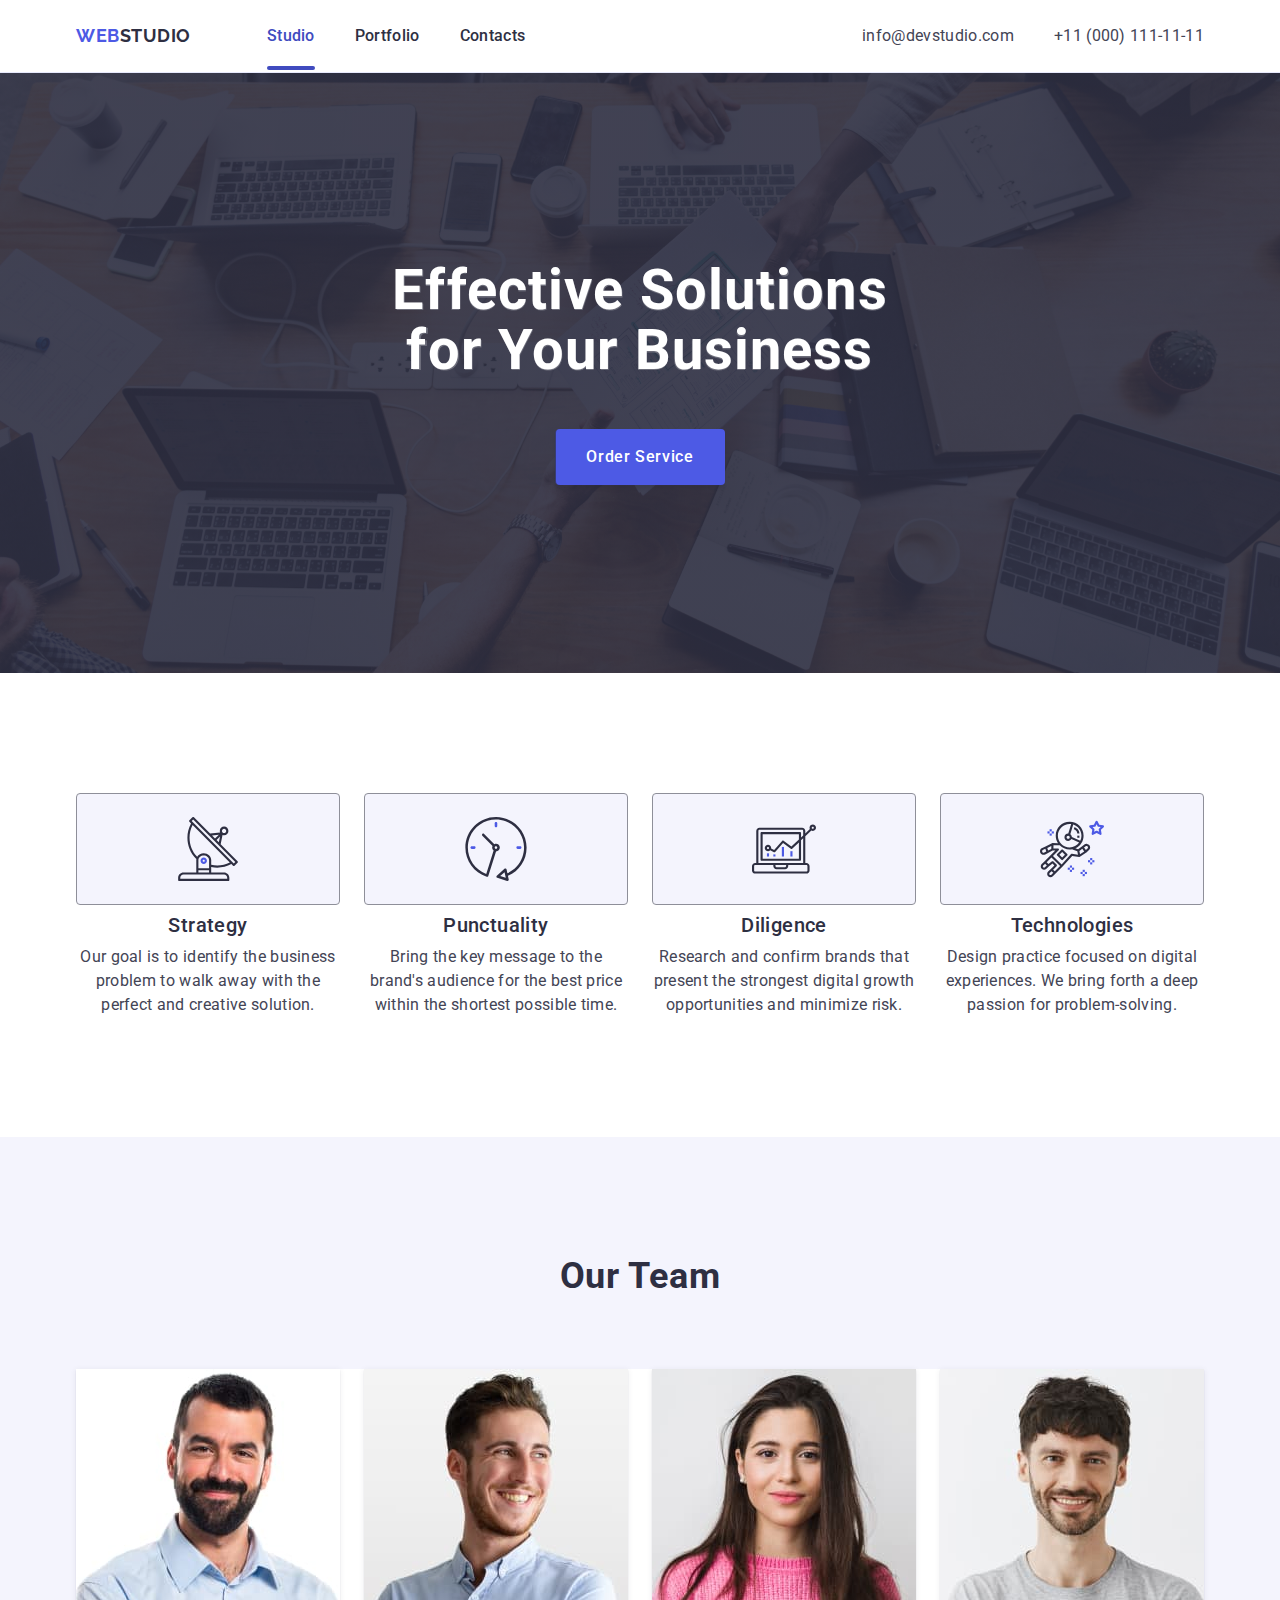
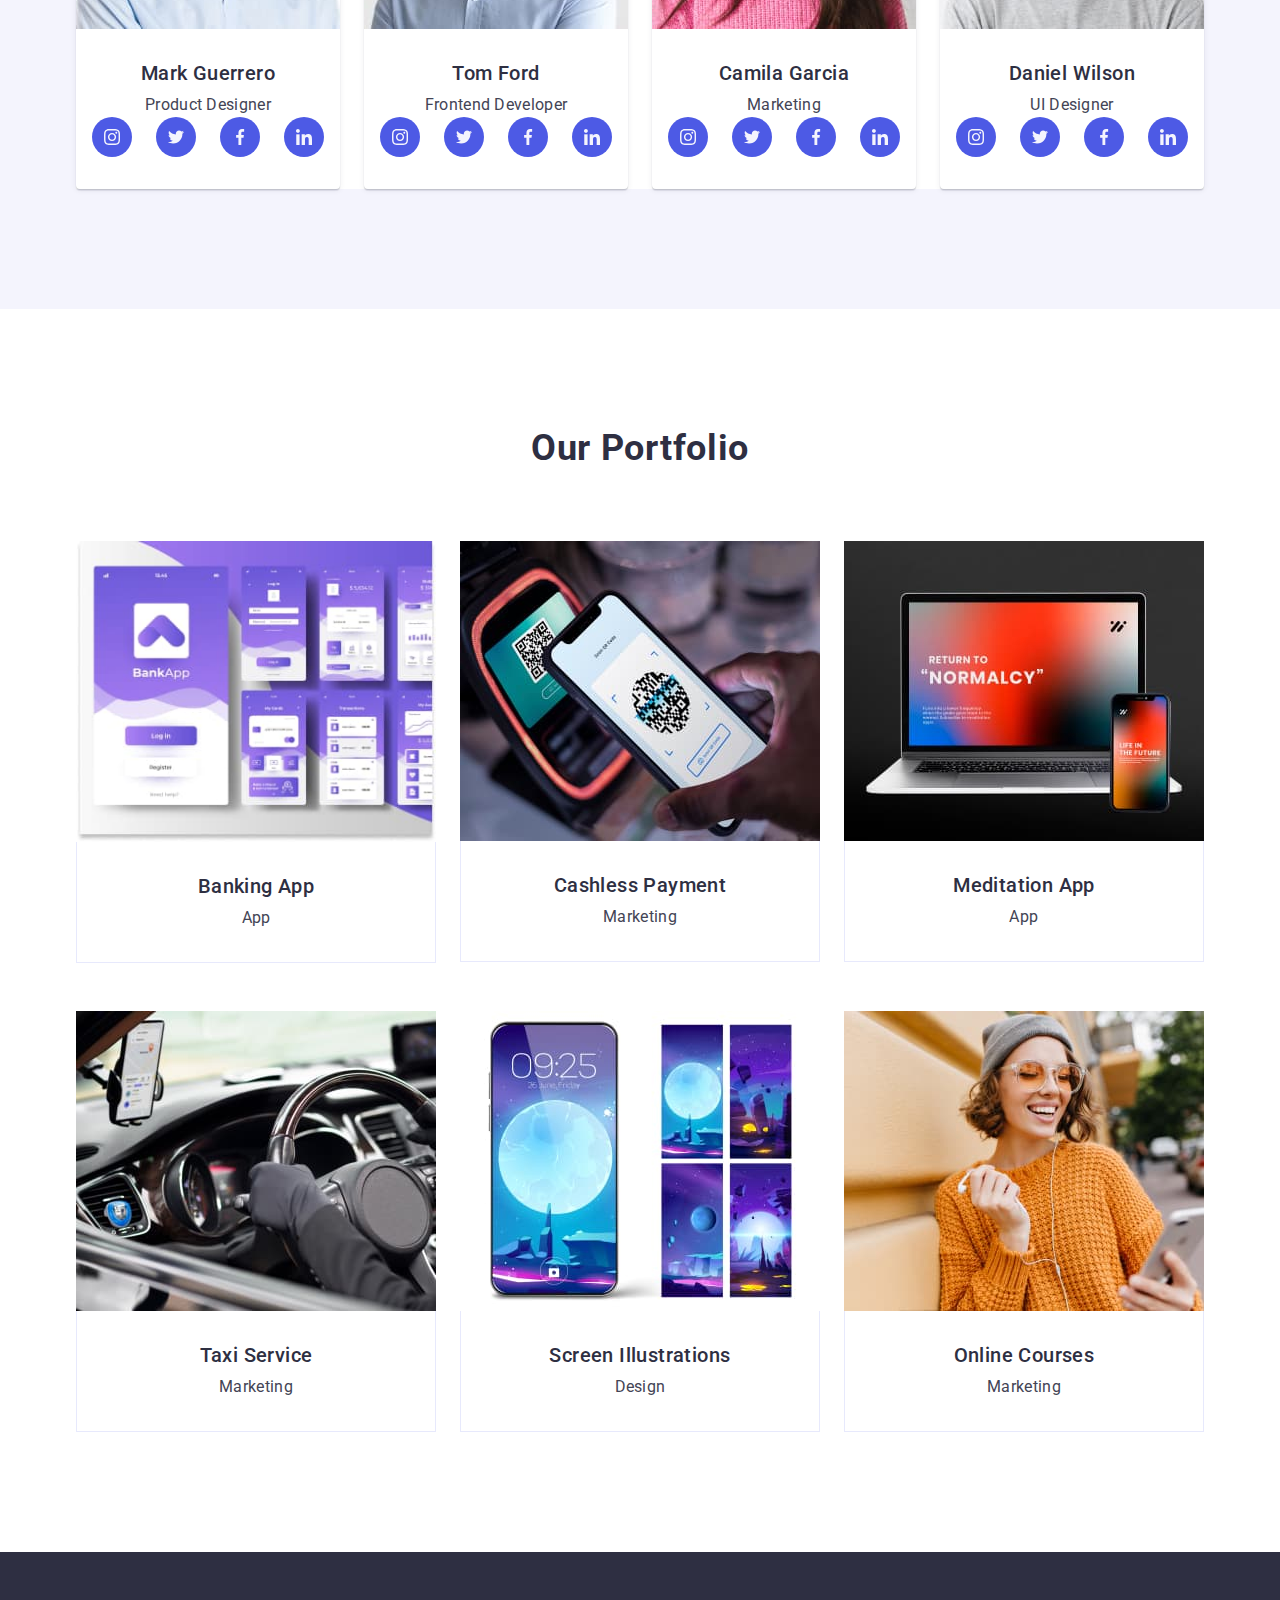
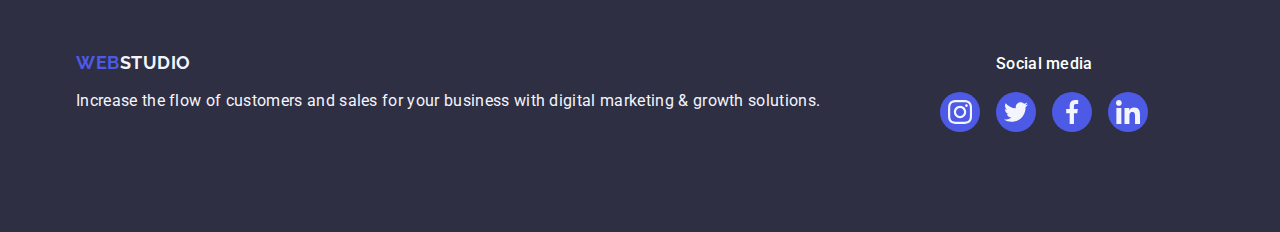
==== index.html @ 12fee43b "update html" ====
<!DOCTYPE html>
<html lang="en">
  <head>
    <meta charset="UTF-8">
    <meta http-equiv="X-UA-Compatible" content="IE=edge">
    <meta name="viewport" content="width=device-width, initial-scale=1.0">
    <title>Web Studio</title>
    <link rel="preconnect" href="https://fonts.googleapis.com">
    <link rel="preconnect" href="https://fonts.gstatic.com" crossorigin>
    <link
      href="https://fonts.googleapis.com/css2?family=Raleway:wght@800&family=Roboto:wght@400;500;700&display=swap"
      rel="stylesheet"
    >
    <link
      rel="stylesheet"
      href="https://cdnjs.cloudflare.com/ajax/libs/modern-normalize/2.0.0/modern-normalize.min.css"
    >
    <link rel="stylesheet" href="./css/styles.css">
  </head>

  <body class="body-container">
    <!--HEADER-->
    <header class="page-header">
      <div class="container-header container">
        <nav class="page-navigation list">
          <a href="./index.html" class="header-logo link"
            >Web<span class="header-logo-part-dark">Studio</span></a>
          <ul class="menu list">
            <li class="menu-item">
              <a class="menu-link link current" href="./index.html">Studio</a>
            </li>
            <li class="menu-item">
              <a class="menu-link link" href="">Portfolio</a>
            </li>
            <li class="menu-item">
              <a class="menu-link link" href="">Contacts</a>
            </li>
          </ul>
        </nav>
        <address class="header-contact">
          <ul class="header-contact-item list">
            <li>
              <a class="header-contact-link link" href="mailto:info@devstudio.com"
                 >info@devstudio.com</a>
            </li>
            <li>
              <a class="header-contact-link link" href="tel:+110001111111">+11 (000) 111-11-11</a>
            </li>
          </ul>
        </address>
      </div>
    </header>
    <main>
      <!--HERO SECTION-->
      <section class="section-hero">
        <div class="container">
          <h1 class="hero-tittle">Effective Solutions for Your Business</h1>
          <button type="button" class="modal-open-btn">Order Service</button>
        </div>
      </section>

      <!--FIRST SECTION-->
      <section class="features">
        <div class="section-container container">
          <h2 class="visually-hidden">Features</h2>
          <ul class="features-list list">
            <li class="features-list-item">
              <div class="container-icon">
                <svg class="" width="64" height="64">
                  <use href="./images/icons.svg#icon-antenna"></use>
                </svg>
              </div>
              <h3 class="features-menu">Strategy</h3>
              <p class="description-text">
                Our goal is to identify the business problem to walk away with the perfect and
                creative solution.
              </p>
            </li>

            <li class="features-list-item">
              <div class="container-icon">
                <svg class="" width="64" height="64">
                  <use href="./images/icons.svg#icon-clock"></use>
                </svg>
              </div>

              <h3 class="features-menu">Punctuality</h3>
              <p class="description-text">
                Bring the key message to the brand's audience for the best price within the shortest
                possible time.
              </p>
            </li>

            <li class="features-list-item">
              <div class="container-icon">
                <svg class="" width="64" height="64">
                  <use href="./images/icons.svg#icon-diagram"></use>
                </svg>
              </div>
              <h3 class="features-menu">Diligence</h3>
              <p class="description-text">
                Research and confirm brands that present the strongest digital growth opportunities
                and minimize risk.
              </p>
            </li>

            <li class="features-list-item">
              <div class="container-icon">
                <svg class="" width="64" height="64">
                  <use href="./images/icons.svg#icon-astronaut"></use>
                </svg>
              </div>
              <h3 class="features-menu">Technologies</h3>
              <p class="description-text">
                Design practice focused on digital experiences. We bring forth a deep passion for
                problem-solving.
              </p>
            </li>
          </ul>
        </div>
      </section>

      <!--SECOND SECTION-->
      <section class="our-team-section">
        <div class="container">
          <h2 class="teams-list">Our Team</h2>
          <ul class="list-img-list list">
            <li class="image-item-list">
              <img class="images" src="./images/markguerrero.jpg" alt="Mark Guerrero. Product Designer." width="264" height="260">
                <div class="img-container">
                   <h3 class="about-list-link">Mark Guerrero</h3>
                   <p class="text">Product Designer</p>
                   <ul class="menu-social-list-icon">
                      <li class="social-icon list">
                        <a href="" class="social-group">
                          <svg class="social-list-icon" width="16" height="16">
                            <use href="./images/icons.svg#icon-instagram"></use>
                          </svg>
                        </a>
                      </li>

                      <li class="social-icon list">
                        <a href="" class="social-group">
                          <svg class="social-list-icon" width="16" height="16">
                           <use href="./images/icons.svg#icon-twitter"></use>
                          </svg>
                        </a>
                      </li>

                      <li class="social-icon list">
                        <a href="" class="social-group">
                         <svg class="social-list-icon" width="16" height="16">
                           <use href="./images/icons.svg#icon-facebook"></use>
                         </svg>
                        </a>
                      </li>

                      <li class="social-icon list">
                        <a href="" class="social-group">
                         <svg class="social-list-icon" width="16" height="16">
                            <use href="./images/icons.svg#icon-linkedin"></use>
                         </svg>
                        </a>
                       </li>
                    </ul>
                 </div>
           </li>

             <li class="image-item-list">
                 <img class="images" src="./images/tomford.jpg" alt="Tom Ford. Frontend Developer." width="264" height="260">
              <div class="img-container">
                <h3 class="about-list-link">Tom Ford</h3>
                <p class="text">Frontend Developer</p>
                <ul class="menu-social-list-icon">
                  <li class="social-icon list">
                    <a href="" class="social-group">
                      <svg class="social-list-icon" width="16" height="16">
                        <use href="./images/icons.svg#icon-instagram"></use>
                      </svg>
                    </a>
                  </li>

                  <li class="social-icon list">
                    <a href="" class="social-group">
                      <svg class="social-list-icon" width="16" height="16">
                        <use href="./images/icons.svg#icon-twitter"></use>
                      </svg>
                    </a>
                 </li>         
                        
                  <li class="social-icon list">
                    <a href="" class="social-group">
                      <svg class="social-list-icon" width="16" height="16">
                        <use href="./images/icons.svg#icon-facebook"></use>
                      </svg>
                    </a>
                  </li>
                  <li class="social-icon list">
                    <a href="" class="social-group">
                      <svg class="social-list-icon" width="16" height="16">
                        <use href="./images/icons.svg#icon-linkedin"></use>
                      </svg>
                    </a>
                 </li>                           
               </ul>
              </div>
            </li>

            <li class="image-item-list">
              <img class="images" src="./images/camilagarcia.jpg" alt="Camila Garcia. Marketing." width="264" height="260">
              <div class="img-container">
                <h3 class="about-list-link">Camila Garcia</h3>
                <p class="text">Marketing</p>
               <ul class="menu-social-list-icon">
                 <li class="social-icon list">
                    <a href="" class="social-group">
                      <svg class="social-list-icon" width="16" height="16">
                       <use href="./images/icons.svg#icon-instagram"></use>
                      </svg>
                    </a>
                 </li>

                 <li class="social-icon list">
                   <a href="" class="social-group">
                     <svg class="social-list-icon" width="16" height="16">
                       <use href="./images/icons.svg#icon-twitter"></use>
                     </svg>
                   </a>
                 </li>

                 <li class="social-icon list">
                   <a href="" class="social-group">
                     <svg class="social-list-icon" width="16" height="16">
                       <use href="./images/icons.svg#icon-facebook"></use>
                     </svg>
                   </a>
                 </li>
                
                 <li class="social-icon list">
                   <a href="" class="social-group">
                     <svg class="social-list-icon" width="16" height="16">
                       <use href="./images/icons.svg#icon-linkedin"></use>
                     </svg>
                   </a>
                 </li>
               </ul>
              </div>
            </li>

            <li class="image-item-list">
              <img class="images" src="./images/danielwilson.jpg" alt="Daniel Wilson. UI Designer." width="264" height="260">
              <div class="img-container">
                <h3 class="about-list-link">Daniel Wilson</h3>
                <p class="text">UI Designer</p>

               <ul class="menu-social-list-icon">
                  <li class="social-icon list">
                    <a href="" class="social-group">
                     <svg class="social-list-icon" width="16" height="16">
                       <use href="./images/icons.svg#icon-instagram"></use>
                     </svg>
                    </a>
                  </li>
                
                  <li class="social-icon list">
                    <a href="" class="social-group">
                     <svg class="social-list-icon" width="16" height="16">
                       <use href="./images/icons.svg#icon-twitter"></use>
                     </svg>
                    </a>
                  </li>
                
                  <li class="social-icon list">
                    <a href="" class="social-group">
                     <svg class="social-list-icon" width="16" height="16">
                       <use href="./images/icons.svg#icon-facebook"></use>
                     </svg>
                    </a>
                  </li>

                  <li class="social-icon list">
                    <a href="" class="social-group">
                     <svg class="social-list-icon" width="16" height="16">
                       <use href="./images/icons.svg#icon-linkedin"></use>
                     </svg>
                    </a>
                 </li>
               </ul>
             </div>
           </li>
         </ul>
       </div>
      </section>

      <!--THIRD SECTION-->
      <section class="our-portfolio">
        <div class="container">
          <h2 class="portfolio-title">Our Portfolio</h2>
          <ul class="portfolio-list list">
            <li class="list-service link">
              <div class="portfolio-img-container">
                <img class="project-link link" src="./images/row1/banking-app-interface-concept.jpg" alt="Project 1" width="360" height="300">
                <p class="overlay">
                  14 Stylish and User-Friendly App Design Concepts · Task Manager App · Calorie Tracker App · Exotic Fruit Ecommerce App · Cloud Storage App
                </p>
              </div>
              <div class="service-container">
                <h3 class="description-title">Banking App</h3>
                <p class="portfolio-desk">App</p>
              </div>
            </li>

            <li class="list-service link">
              <div class="portfolio-img-container">
                <img class="project-link link" src="./images/row1/cashless-payment.jpg" alt="Project 2" width="360" height="300">
                <p class="overlay">
                  14 Stylish and User-Friendly App Design Concepts · Task Manager App · Calorie Tracker App · Exotic Fruit Ecommerce App · Cloud Storage App
                </p>
              </div>
              <div class="service-container">
                <h3 class="description-title">Cashless Payment</h3>
                <p class="portfolio-desk">Marketing</p>
              </div>
            </li>

            <li class="list-service link">
              <div class="portfolio-img-container">
                <img class="project-link link" src="./images/row1/meditation-app.jpg" alt="Project 3" width="360" height="300">
                <p class="overlay">
                  14 Stylish and User-Friendly App Design Concepts · Task Manager App · Calorie Tracker App · Exotic Fruit Ecommerce Ap · Cloud Storage App
                </p>
              </div>
              <div class="service-container">
                <h3 class="description-title">Meditation App</h3>
                <p class="portfolio-desk">App</p>
              </div>
            </li>

            <li class="list-service link">
              <div class="portfolio-img-container">
                <img class="project-link link" src="./images/row2/taxi-service.jpg" alt="Project 4" width="360" height="300">
                <p class="overlay">
                  14 Stylish and User-Friendly App Design Concepts · Task Manager App · Calorie Tracker App · Exotic Fruit Ecommerce App · Cloud Storage App
                </p>
              </div>
              <div class="service-container">
                <h3 class="description-title">Taxi Service</h3>
                <p class="portfolio-desk">Marketing</p>
              </div>
            </li>

            <li class="list-service link">
              <div class="portfolio-img-container">
                <img class="project-link link" src="./images/row2/screen-illustrations.jpg" alt="Project 5" width="360" height="300">
                <p class="overlay">
                  14 Stylish and User-Friendly App Design Concepts · Task Manager App · Calorie Tracker App · Exotic Fruit Ecommerce App · Cloud Storage App
                </p>
              </div>
              <div class="service-container">
                <h3 class="description-title">Screen Illustrations</h3>
                <p class="portfolio-desk">Design</p>
              </div>
            </li>

            <li class="list-service link">
              <div class="portfolio-img-container">
                <img class="project-link link" src="./images/row2/online-courses.jpg" alt="Project 6" width="360" height="300">
                <p class="overlay">
                  14 Stylish and User-Friendly App Design Concepts · Task Manager App · Calorie Tracker App · Exotic Fruit Ecommerce App · Cloud Storage App
                </p>
              </div>
              <div class="service-container">
                <h3 class="description-title">Online Courses</h3>
                <p class="portfolio-desk">Marketing</p>
              </div>
            </li>
          </ul>
        </div>
      </section>
    </main>

    <!--FOOTER-->
    <footer class="footer-container-link">
      <div class="footer-container container">
        <div class="footer-content">
         <a href="./index.html" class="footer-logo link">Web<span class="footer-logo-part-light">Studio</span></a>
         <p class="text-footer">
           Increase the flow of customers and sales for your business with digital marketing & growth
           solutions.
         </p>
        </div>
        <div class="social-media-container">
         <p class="social-media-text">Social media</p>
         <ul class="list-media">
           <li class="list-social-media"> 
             <a href="" class="footer-media-item">
               <svg class="social-list-icon" width="24" height="24">
                 <use href="./images/icons.svg#icon-instagram"></use>
               </svg>
             </a>
           </li>
           <li class="list-social-media">
              <a href="" class="footer-media-item">
                <svg class="social-list-icon" width="24" height="24">
                  <use href="./images/icons.svg#icon-twitter"></use>
                </svg>
              </a>
            </li>
            <li class="list-social-media">
              <a href="" class="footer-media-item">
                 <svg class="social-list-icon" width="24" height="24">
                  <use href="./images/icons.svg#icon-facebook"></use>
                </svg>
              </a>
            </li>
            <li class="list-social-media">
              <a href="" class="footer-media-item">
                <svg class="social-list-icon" width="24" height="24">
                 <use href="./images/icons.svg#icon-linkedin"></use>
                </svg>
             </a>
            </li>
         </ul>
        </div>
      </div>
    </footer>
  </body>
</html>
---- css/styles.css ----
:root {
  --main-font-family: "Roboto", sans-serif;
  --secondary-font-family: "Raleway", sans-serif;
  --color-iris: #4d5ae5;
  --color-ocean: #404bbf;
  --color-navy-blue: #2e2f42;
  --color-green: #31d0aa;
  --color-slate: #434455;
  --color-light-slate: #8e8f99;
  --color-cornflower: #e7e9fc;
  --color-cloud: #f4f4fd;
  --color-grey: #2e2f42;
  --color-navy-blue-modal: #2e2f42;
  --color-white: #ffffff;
  --color-dairy: #fcfcfc;
}

/* css default style reset */
.list {
  list-style: none;
}

.link {
  text-decoration: none;
  color: inherit;
}

button {
  cursor: pointer;
}

h1,
h2,
h3,
h4,
h5,
h6,
p {
  margin: 0;
}

ul,
ol {
  margin: 0;
  padding: 0;
}

/* studio page */
.body-container {
  font-family: "Roboto", sans-serif;
  color: var(--color-slate, #434455);
  background-color: var(--color-white, #ffffff);
}

.container {
  width: 1158px;
  padding: 0 15px;
  margin: 0 auto;
  position: relative;
  text-align: center;
}

/* HEADER*/
.page-header {
  margin: 0 auto;
  border-bottom: 1px solid var(--color-cornflower);
  box-shadow: 0px 2px 1px rgba(46, 47, 66, 0.08), 0px 1px 1px rgba(46, 47, 66, 0.16), 0px 1px 6px rgba(46, 47, 66, 0.08);
}

.container-header {
  display: flex;
  align-items: center;
  margin: 0 auto;
}

.page-navigation {
  font-weight: 800;
  font-size: 18px;
  line-height: 1.17;
  letter-spacing: 0.03em;
  color: var(--color-iris, #4d5ae5);
  display: flex;
  align-items: center;
  margin-right: auto;
}

.header-logo {
  font-family: var(--secondary-font-family);
  font-weight: 700;
  font-size: 18px;
  line-height: 1.17;
  letter-spacing: 0.03em;
  text-transform: uppercase;
  color: var(--color-iris);
  margin-right: 76px;
}

.header-logo-part-dark {
  color: var(--color-navy-blue);
}

.header-logo-link {
  font-family: "Raleway", sans-serif;
  font-weight: 700;
  font-size: 18px;
  line-height: 1.17;
  letter-spacing: 0.03em;
  text-transform: uppercase;
  color: var(--color-iris, #4d5ae5);
  margin-right: 76px;
}

.menu {
  display: flex;
  gap: 40px;
}

.menu-item {
  letter-spacing: 0.02em;
  line-height: 1.5;
  font-weight: 500;
  font-size: 16px;
  color: var(--color-navy-blue);
  padding: 24px 0;
}

.menu-link {
  font-family: var(--main-font-family);
  line-height: 1.5;
  letter-spacing: 0.02em;
  font-weight: 500;
  font-size: 16px;
  color: var(--color-navy-blue);
  padding: 24px 0;
  position: relative;
  transition: color 250ms cubic-bezier(0.4, 0, 0.2, 1);
}

.menu-link.current {
  color: var(--color-ocean);
}

.menu-link.current::after {
  content: '';
  position: absolute;
  left: 0;
  bottom: -1px;
  width: 100%;
  height: 4px;
  background-color: var(--color-ocean);
  border-radius: 2px;
}

.menu-link:hover,
.menu-link:focus,
.header-contact-link:hover,
.header-contact-link:focus {
 color: var(--color-ocean);
}

.menu-item:hover,
.menu-item:focus,
.header-contact-link:hover,
.header-contact-link:focus {
  color: var(--color-ocean);
}

.header-contact {
  font-style: normal;
}

.header-contact-item {
  display: flex;
  gap: 40px;
  font-size: 16px;
  line-height: 1.5;
  letter-spacing: 0.02em;
  font-weight: 400;
  color: var(--color-slate);
}

.header-contact-link {
  font-family: var(--main-font-family);
  font-weight: 400;
  font-size: 16px;
  line-height: 1.5;
  letter-spacing: 0.02em;
  color: var(--color-slate);
  transition: color 250ms cubic-bezier(0.4, 0, 0.2, 1);
}

/* HERO SECTION */
.section-hero {
  color: var(--color-white);
  background-color: var(--color-navy-blue-modal);
  padding: 188px 0;
  background-image: linear-gradient(rgba(46, 47, 66, 0.7), rgba(46, 47, 66, 0.7)), url(../images/hero-image.jpg);
  max-width: 1440px;
  background-size: cover;
  background-position: center;
  background-repeat: no-repeat;
}

.hero-tittle {
  font-family: var(--main-font-family);
  font-weight: 700;
  font-size: 56px;
  line-height: 1.07;
  text-align: center;
  letter-spacing: 0.02em;
  color: var(--color-white);
  max-width: 496px;
  margin-left: auto;
  margin-right: auto;
  margin-bottom: 48px;
}

.modal-open-btn {
  font-family: var(--main-font-family);
  min-width: 169px;
  font-weight: 500;
  font-size: 16px;
  line-height: 1.5;
  letter-spacing: 0.04em;
  text-align: center;
  color: var(--color-white);
  background-color: var(--color-iris);
  display: block;
  height: 56px;
  border: none;
  border-radius: 4px;
  margin-left: auto;
  margin-right: auto;
  transition:  background-color 250ms cubic-bezier(0.4, 0, 0.2, 1);
}

.modal-open-btn:hover,
.modal-open-btn:focus {
  background-color: var(--color-ocean);
}

/*FIRST SECTION*/
.section-container {}

.container-icon{
  display: flex;
  align-items: center;
  justify-content: center;
  height: 112px;
  background-color: var(--color-cloud);
  border-radius: 4px;
  border: 1px solid var(--color-light-slate);
  margin-bottom: 8px;
}
.features {
  font-weight: 500;
  font-size: 20px;
  line-height: 1.2;
  letter-spacing: 0.02em;
  color: var(--color-slate);
  padding: 120px 0;
}

.visually-hidden {
  position: absolute;
  width: 1px;
  height: 1px;
  margin: -1px;
  border: 0;
  padding: 0;
  white-space: nowrap;
  overflow: hidden;
  clip-path: inset(100%);
  clip: rect(0, 0, 0, 0);
}

.features-list {
  font-family: var(--main-font-family);
  font-size: 16px;
  line-height: 1.2;
  letter-spacing: 0.02em;
  color: var(--color-slate);
  background-color: var(--color-white);
  display: flex;
  /*width: 100%;*/
  gap: 24px;
}

.features-list-item {
  font-weight: 500;
  font-size: 20px;
  line-height: 1.2;
  letter-spacing: 0.02em;
  color: var(--color-slate);
  width: calc((100% - 72px) / 4);
  box-sizing: border-box;
}

.features-menu {
  font-weight: 500;
  font-size: 20px;
  line-height: 1.2;
  letter-spacing: 0.02em;
  color: var(--color-grey, #2e2f42);
  margin-bottom: 8px;
}

.description-text {
  font-family: var(--main-font-family);
  font-size: 16px;
  font-weight: 400;
  line-height: 1.5;
  letter-spacing: 0.02em;
  color: var(--color-slate);
  background-color: var(--color-white);
}

/*SECOND SECTION*/
.our-team-section {
  background-color: var(--color-cloud);
  padding: 120px 0;
}


.images {
  display: block;
}

.teams-list {
  font-size: 36px;
  font-weight: 700;
  line-height: 1.11;
  text-align: center;
  letter-spacing: 0.02em;
  text-transform: capitalize;
  color: var(--color-navy-blue);
  margin-bottom: 72px;
}

.list-img-list {
  background-color: var(--color-white);
  display: flex;
  width: 100%;
  gap: 24px;
}

.image-item-list {
  font-weight: 500;
  font-size: 20px;
  line-height: 1.2;
  letter-spacing: 0.02em;
  color: var(--color-slate);
  background-color: var(--color-white);
  border-radius: 0px 0px 4px 4px;
  width: calc((100% - 72px) / 4);
  box-sizing: border-box;
  box-shadow:0px 1px 6px rgba(46, 47, 66, 0.08),
    0px 1px 1px rgba(46, 47, 66, 0.16),
    0px 2px 1px rgba(46, 47, 66, 0.08);
}

.img-container {
  padding: 32px 16px;
  text-align: center;
  padding: 32px 0;
}

.about-list-link {
  font-weight: 500;
  font-size: 20px;
  line-height: 1.2;
  letter-spacing: 0.02em;
  color: var(--color-navy-blue);
  margin-bottom: 8px;
}

.text {
  font-size: 16px;
  line-height: 1.5;
  letter-spacing: 0.02em;
  font-weight: 400;
}

.menu-social-list-icon{
display: flex;
justify-content: center;
gap: 24px;
}

.social-icon{
width: 40px;
height: 40px;
}

.social-group{
width: 100%;
height: 100%;
background-color: var(--color-iris);
border-radius: 50%;
display: flex;
align-items: center;
justify-content: center;
transition: background-color 250ms cubic-bezier(0.4, 0, 0.2, 1);
}

.social-group:hover,
.social-group:focus {
background-color: var(--color-ocean);
}

.social-list-icon{
fill:var(--color-cloud)
}
/*THIRD SECTION*/
.our-portfolio {
  color: var(--color-navy-blue);
  background-color: var(--color-white);
  padding-top: 120px;
  padding-bottom: 120px;
}

.portfolio-title {
  font-weight: 700;
  font-size: 36px;
  line-height: 1.11;
  letter-spacing: 0.02em;
  text-align: center;
  text-transform: capitalize;
  color: var(--color-navy-blue);
  margin-bottom: 72px;
}

.portfolio-list {
  font-family: "Roboto", sans-serif;
  font-weight: 500;
  font-size: 16px;
  line-height: 1.5;
  letter-spacing: 0.04em;
  color: var(--color-iris, #4d5ae5);
  background-color: var(--color-white, #ffffff);
  display: flex;
  flex-wrap: wrap;
  column-gap: 24px;
  row-gap: 48px;
}

.list-service {
  width: calc((100% - 48px) / 3);
  transition:box-shadow 0px 1px 6px rgba(46, 47, 66, 0.08),
    0px 1px 1px rgba(46, 47, 66, 0.16),
    0px 2px 1px rgba(46, 47, 66, 0.08);
}
.list-service:hover {
  transition: box-shadow 250ms cubic-bezier(0.4, 0, 0.2, 1);
}
.list-service:hover 
.overlay {
  transform: translateY(0%);
}

.portfolio-img-container {
 position: relative;
 max-width: 360;
 width: 100;
 overflow: hidden;
}

.project-link {
  display: block;
  width: 100%;
  height: auto;
}

.overlay {
  position: absolute;
  left: 0;
  top: 0;
  font-size: 16px;
  line-height: 1.5;
  letter-spacing: 0.02em;
  color:var(--color-cloud);
  padding: 40px 32px;
  background-color: var(--color-iris);
  height: 100%;
  width: 100%;
  transform: translateY(100%);
  transition: transform 250ms cubic-bezier(0.4, 0, 0.2, 1);
}

.service-container {
  padding: 32px 16px;
  border: 1px solid #e7e9fc;
  border-top: none;
}

.description-title {
  font-weight: 500;
  font-size: 20px;
  line-height: 1.2;
  letter-spacing: 0.02em;
  color: var(--color-navy-blue);
  margin-bottom: 8px;

}

.portfolio-desk {
  font-size: 16px;
  font-weight: 400;
  line-height: 1.5;
  letter-spacing: 0.02em;
  color: var(--color-slate, #434455);
}


/* FOOTER*/

.footer-container-link {
  color: var(--color-navy-blue);
  background-color: var(--color-navy-blue-modal);

}

.footer-container-link {
  background-color: var(--color-navy-blue);
  padding: 100px 0;
}

.footer-container {
  display: flex;
  align-items: baseline;
}

.footer-content {
 margin-right: 120px;
 text-align: left;
}

.text-footer {
  font-size: 16px;
  line-height: 24px;
  letter-spacing: 0.02em;
  color: var(--color-cloud, #f4f4fd);
}

.social-media-container {

}

.social-media-text{
  font-weight: 500;
  font-size: 16px;
  line-height: 1.5;
  letter-spacing: 0.02em;
  color: var(--color-white);
  margin-bottom: 16px;
}

.list-media {
  display: flex;
  gap: 16px;
}

.list-social-media {
  width: 40px;
  height: 40px;
  transition:background-color 250ms cubic-bezier(0.4, 0, 0.2, 1);
}

.footer-media-item {
  width: 100%;
  height: 100%;
  background-color: var(--color-iris);
  border-radius: 50%;
  display: flex;
  align-items: center;
  justify-content: center;
}

.footer-media-item:hover,
.footer-media-item:focus {
  background-color: #31d0aa;
}

.social-list-icon {
  fill:var(--color-cloud)

}
.contact-list {
  font-style: normal;
  color: var(--color-slate);
}

.footer-logo {
  font-family: "Raleway", sans-serif;
  font-weight: 700;
  font-size: 18px;
  line-height: 1.17;
  letter-spacing: 0.03em;
  text-transform: uppercase;
  color: var(--color-iris);
  display: inline-block;
  margin-bottom: 16px;
}

.footer-logo-part-light {
  color: var(--color-cloud);
}
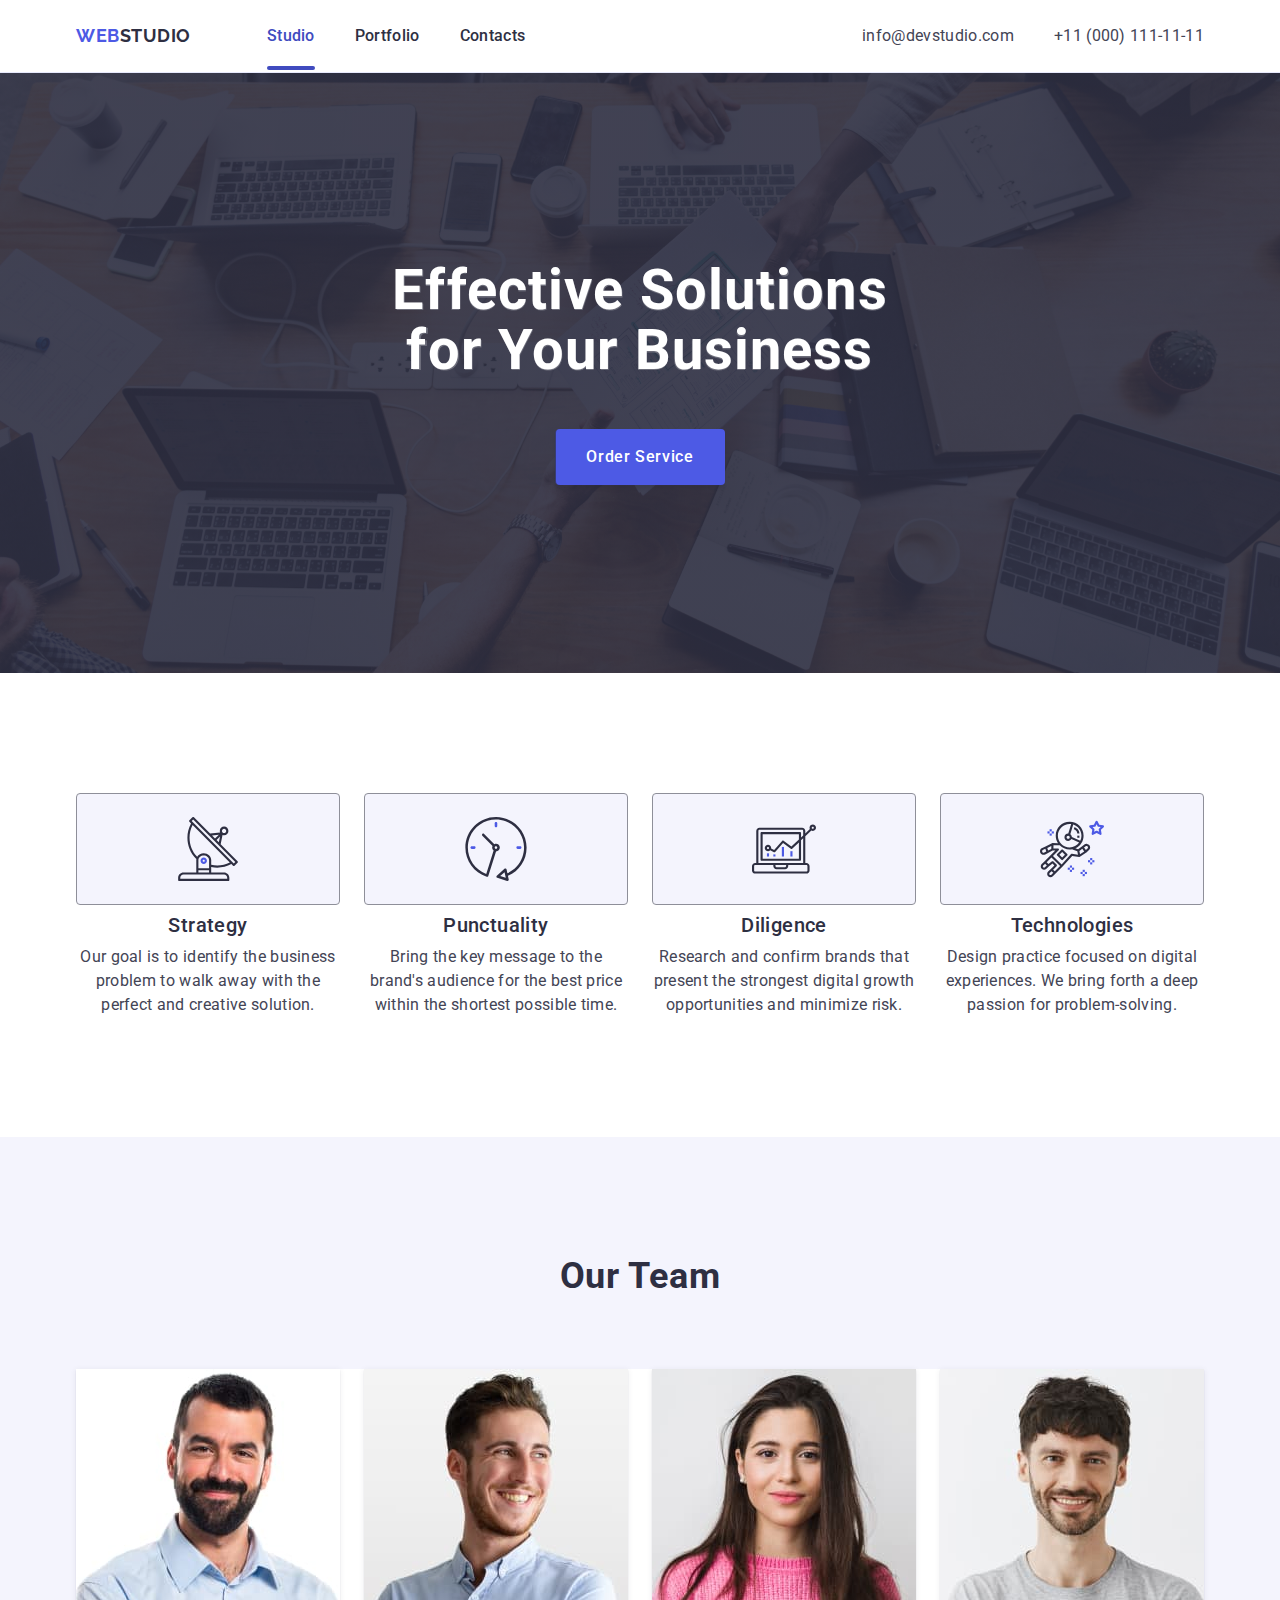
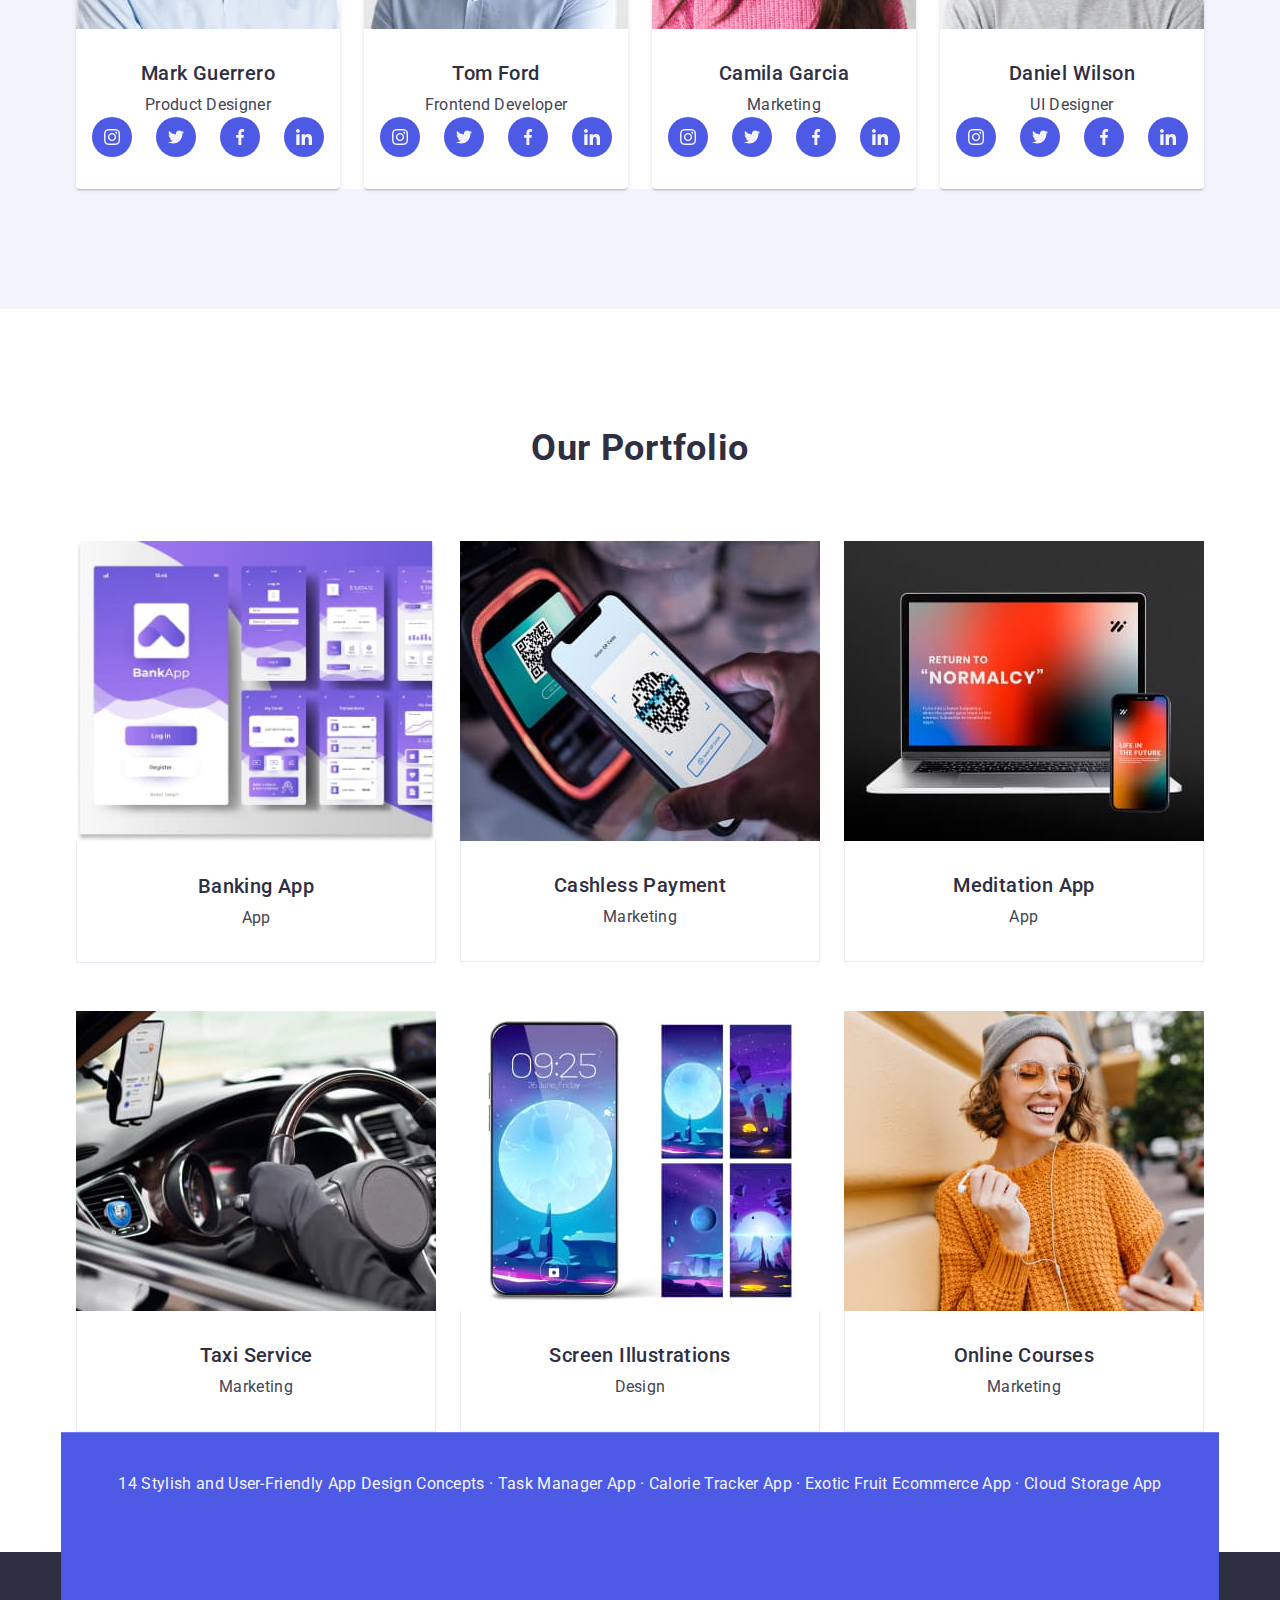
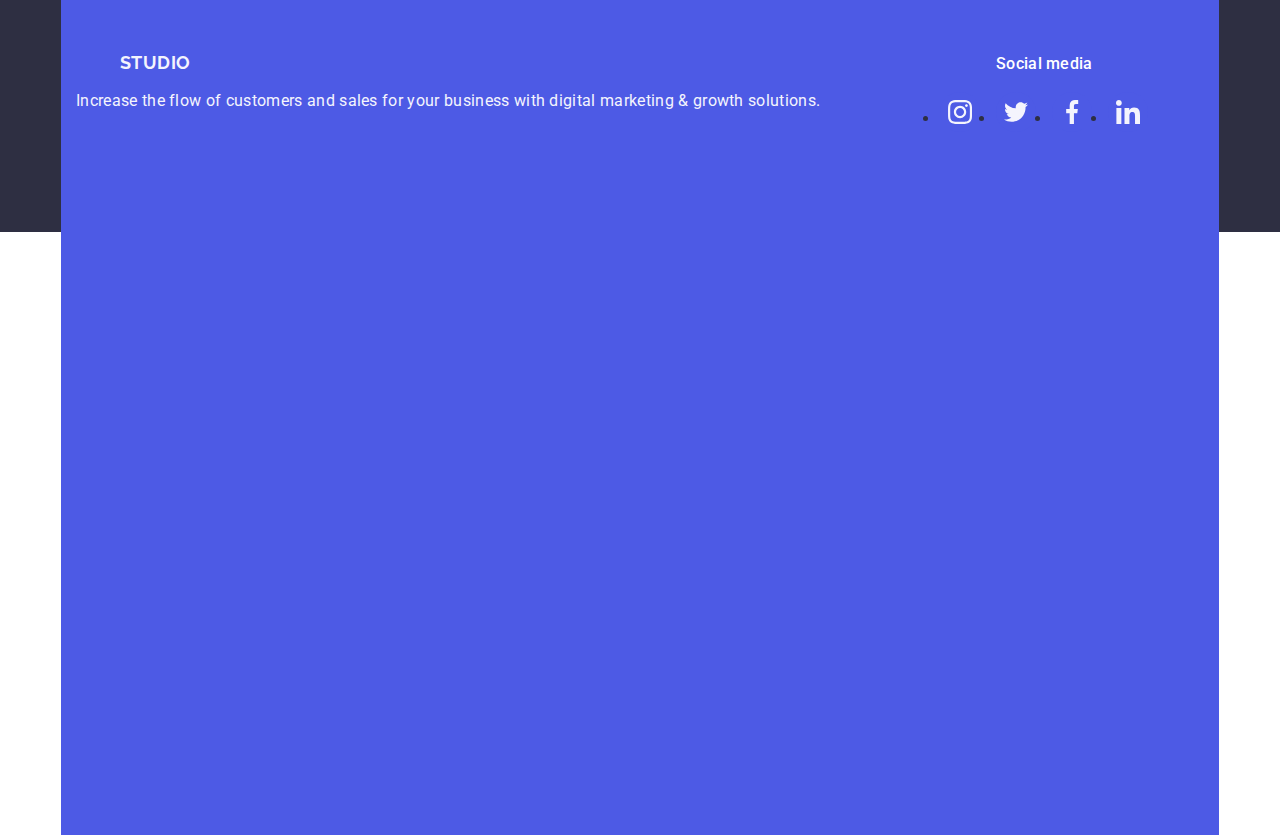
==== commit 47e00824: "update html" ====
--- a/index.html
+++ b/index.html
@@ -298,81 +298,87 @@
           <h2 class="portfolio-title">Our Portfolio</h2>
           <ul class="portfolio-list list">
             <li class="list-service link">
-              <div class="portfolio-img-container">
-                <img class="project-link link" src="./images/row1/banking-app-interface-concept.jpg" alt="Project 1" width="360" height="300">
-                <p class="overlay">
-                  14 Stylish and User-Friendly App Design Concepts · Task Manager App · Calorie Tracker App · Exotic Fruit Ecommerce App · Cloud Storage App
-                </p>
-              </div>
-              <div class="service-container">
-                <h3 class="description-title">Banking App</h3>
-                <p class="portfolio-desk">App</p>
-              </div>
-            </li>
+              <!--<a href="" class="product-card">-->
+                <div class="portfolio-img-container">
+                  <img class="project-link link" src="./images/row1/banking-app-interface-concept.jpg" alt="Project 1" width="360" height="300">
+                   <p class="overlay">
+                     14 Stylish and User-Friendly App Design Concepts · Task Manager App · Calorie Tracker App · Exotic Fruit Ecommerce
+                     App · Cloud Storage App
+                   </p>
+                </div>
+                <div class="service-container">
+                 <h3 class="description-title">Banking App</h3>
+                 <p class="portfolio-desk">App</p>
+               </div>
+             <!--</a>-->
+             
+            </li>
+
+             <li class="list-service link"> 
+                <!--<a href="" class="product-card">-->
+                  <div class="overflow">
+                    <img class="project-link link" src="./images/row1/cashless-payment.jpg" alt="Project 2" width="360" height="300">
+                    <p class="overlay">
+                      14 Stylish and User-Friendly App Design Concepts · Task Manager App · Calorie Tracker App · Exotic Fruit Ecommerce App · Cloud Storage App
+                    </p>
+                  </div>
+                  <div class="service-container">
+                    <h3 class="description-title">Cashless Payment</h3>
+                    <p class="portfolio-desk">Marketing</p>
+                  </div>
+               <!--</a>-->
+             </li>
 
             <li class="list-service link">
-              <div class="portfolio-img-container">
-                <img class="project-link link" src="./images/row1/cashless-payment.jpg" alt="Project 2" width="360" height="300">
-                <p class="overlay">
-                  14 Stylish and User-Friendly App Design Concepts · Task Manager App · Calorie Tracker App · Exotic Fruit Ecommerce App · Cloud Storage App
-                </p>
-              </div>
-              <div class="service-container">
-                <h3 class="description-title">Cashless Payment</h3>
-                <p class="portfolio-desk">Marketing</p>
-              </div>
+                <div class="overflow">
+                 <img class="project-link link" src="./images/row1/meditation-app.jpg" alt="Project 3" width="360" height="300">
+                  <p class="overlay">
+                    14 Stylish and User-Friendly App Design Concepts · Task Manager App · Calorie Tracker App · Exotic Fruit Ecommerce App · Cloud Storage App
+                  </p>
+                </div>
+                <div class="service-container">
+                  <h3 class="description-title">Meditation App</h3>
+                  <p class="portfolio-desk">App</p>
+                </div>
             </li>
 
             <li class="list-service link">
-              <div class="portfolio-img-container">
-                <img class="project-link link" src="./images/row1/meditation-app.jpg" alt="Project 3" width="360" height="300">
-                <p class="overlay">
-                  14 Stylish and User-Friendly App Design Concepts · Task Manager App · Calorie Tracker App · Exotic Fruit Ecommerce Ap · Cloud Storage App
-                </p>
-              </div>
-              <div class="service-container">
-                <h3 class="description-title">Meditation App</h3>
-                <p class="portfolio-desk">App</p>
-              </div>
+                <div class="overflow">
+                  <img class="project-link link" src="./images/row2/taxi-service.jpg" alt="Project 4" width="360" height="300">
+                  <p class="overlay">
+                   14 Stylish and User-Friendly App Design Concepts · Task Manager App · Calorie Tracker App · Exotic Fruit Ecommerce App · Cloud Storage App
+                  </p>
+               </div>
+               <div class="service-container">
+                 <h3 class="description-title">Taxi Service</h3>
+                 <p class="portfolio-desk">Marketing</p>
+               </div>
             </li>
 
             <li class="list-service link">
-              <div class="portfolio-img-container">
-                <img class="project-link link" src="./images/row2/taxi-service.jpg" alt="Project 4" width="360" height="300">
-                <p class="overlay">
-                  14 Stylish and User-Friendly App Design Concepts · Task Manager App · Calorie Tracker App · Exotic Fruit Ecommerce App · Cloud Storage App
-                </p>
-              </div>
-              <div class="service-container">
-                <h3 class="description-title">Taxi Service</h3>
-                <p class="portfolio-desk">Marketing</p>
-              </div>
+                <div class="overflow">
+                  <img class="project-link link" src="./images/row2/screen-illustrations.jpg" alt="Project 5" width="360" height="300">
+                  <p class="overlay">
+                    14 Stylish and User-Friendly App Design Concepts · Task Manager App · Calorie Tracker App · Exotic Fruit Ecommerce App · Cloud Storage App
+                  </p>
+                </div>
+                <div class="service-container">
+                 <h3 class="description-title">Screen Illustrations</h3>
+                 <p class="portfolio-desk">Design</p>
+               </div>
             </li>
 
             <li class="list-service link">
-              <div class="portfolio-img-container">
-                <img class="project-link link" src="./images/row2/screen-illustrations.jpg" alt="Project 5" width="360" height="300">
-                <p class="overlay">
-                  14 Stylish and User-Friendly App Design Concepts · Task Manager App · Calorie Tracker App · Exotic Fruit Ecommerce App · Cloud Storage App
-                </p>
-              </div>
-              <div class="service-container">
-                <h3 class="description-title">Screen Illustrations</h3>
-                <p class="portfolio-desk">Design</p>
-              </div>
-            </li>
-
-            <li class="list-service link">
-              <div class="portfolio-img-container">
-                <img class="project-link link" src="./images/row2/online-courses.jpg" alt="Project 6" width="360" height="300">
-                <p class="overlay">
-                  14 Stylish and User-Friendly App Design Concepts · Task Manager App · Calorie Tracker App · Exotic Fruit Ecommerce App · Cloud Storage App
-                </p>
-              </div>
-              <div class="service-container">
-                <h3 class="description-title">Online Courses</h3>
-                <p class="portfolio-desk">Marketing</p>
-              </div>
+                <div class="overflow">
+                  <img class="project-link link" src="./images/row2/online-courses.jpg" alt="Project 6" width="360" height="300">
+                  <p class="overlay">
+                    14 Stylish and User-Friendly App Design Concepts · Task Manager App · Calorie Tracker App · Exotic Fruit Ecommerce App · Cloud Storage App
+                  </p>
+                </div>
+                <div class="service-container">
+                 <h3 class="description-title">Online Courses</h3>
+                 <p class="portfolio-desk">Marketing</p>
+                </div>
             </li>
           </ul>
         </div>
--- a/css/styles.css
+++ b/css/styles.css
@@ -446,22 +446,26 @@
 
 .list-service {
   width: calc((100% - 48px) / 3);
-  transition:box-shadow 0px 1px 6px rgba(46, 47, 66, 0.08),
-    0px 1px 1px rgba(46, 47, 66, 0.16),
-    0px 2px 1px rgba(46, 47, 66, 0.08);
-}
-.list-service:hover {
   transition: box-shadow 250ms cubic-bezier(0.4, 0, 0.2, 1);
 }
-.list-service:hover 
-.overlay {
+
+.product-card {
+  display: block;
+  text-decoration: none;
+  transition: box-shadow 250ms cubic-bezier(0.4, 0, 0.2, 1);
+}
+.product-card:hover,
+.product-card:focus {
   transform: translateY(0%);
-}
-
-.portfolio-img-container {
+  box-shadow: 0px 1px 6px rgba(46, 47, 66, 0.08), 0px 1px 1px rgba(46, 47, 66, 0.16), 0px 2px 1px rgba(46, 47, 66, 0.08);
+}
+
+.list-service:hover .overlay {
+ transform: translateY(0);
+}
+
+.overflow {
  position: relative;
- max-width: 360;
- width: 100;
  overflow: hidden;
 }
 
@@ -472,19 +476,22 @@
 }
 
 .overlay {
+  line-height: 1.5;
+  letter-spacing: 0.02em;
+  transition: transform 250ms cubic-bezier(0.4, 0, 0.2, 1);
   position: absolute;
-  left: 0;
-  top: 0;
-  font-size: 16px;
-  line-height: 1.5;
-  letter-spacing: 0.02em;
-  color:var(--color-cloud);
+  color: var(--color-cloud);
+  background-color: var(--color-iris);
+  font-weight: 400;
+  font-size: 16px;
+  line-height: 24px;
+  width: 100%;
+  height: 100%;
+  left: 0px;
+  top: 0px;
+  transform: translate(0, 100%);
   padding: 40px 32px;
-  background-color: var(--color-iris);
-  height: 100%;
-  width: 100%;
-  transform: translateY(100%);
-  transition: transform 250ms cubic-bezier(0.4, 0, 0.2, 1);
+  overflow: hidden;
 }
 
 .service-container {
@@ -563,7 +570,6 @@
 .list-social-media {
   width: 40px;
   height: 40px;
-  transition:background-color 250ms cubic-bezier(0.4, 0, 0.2, 1);
 }
 
 .footer-media-item {
@@ -574,7 +580,9 @@
   display: flex;
   align-items: center;
   justify-content: center;
-}
+  transition: background-color 250ms cubic-bezier(0.4, 0, 0.2, 1);
+  }
+
 
 .footer-media-item:hover,
 .footer-media-item:focus {
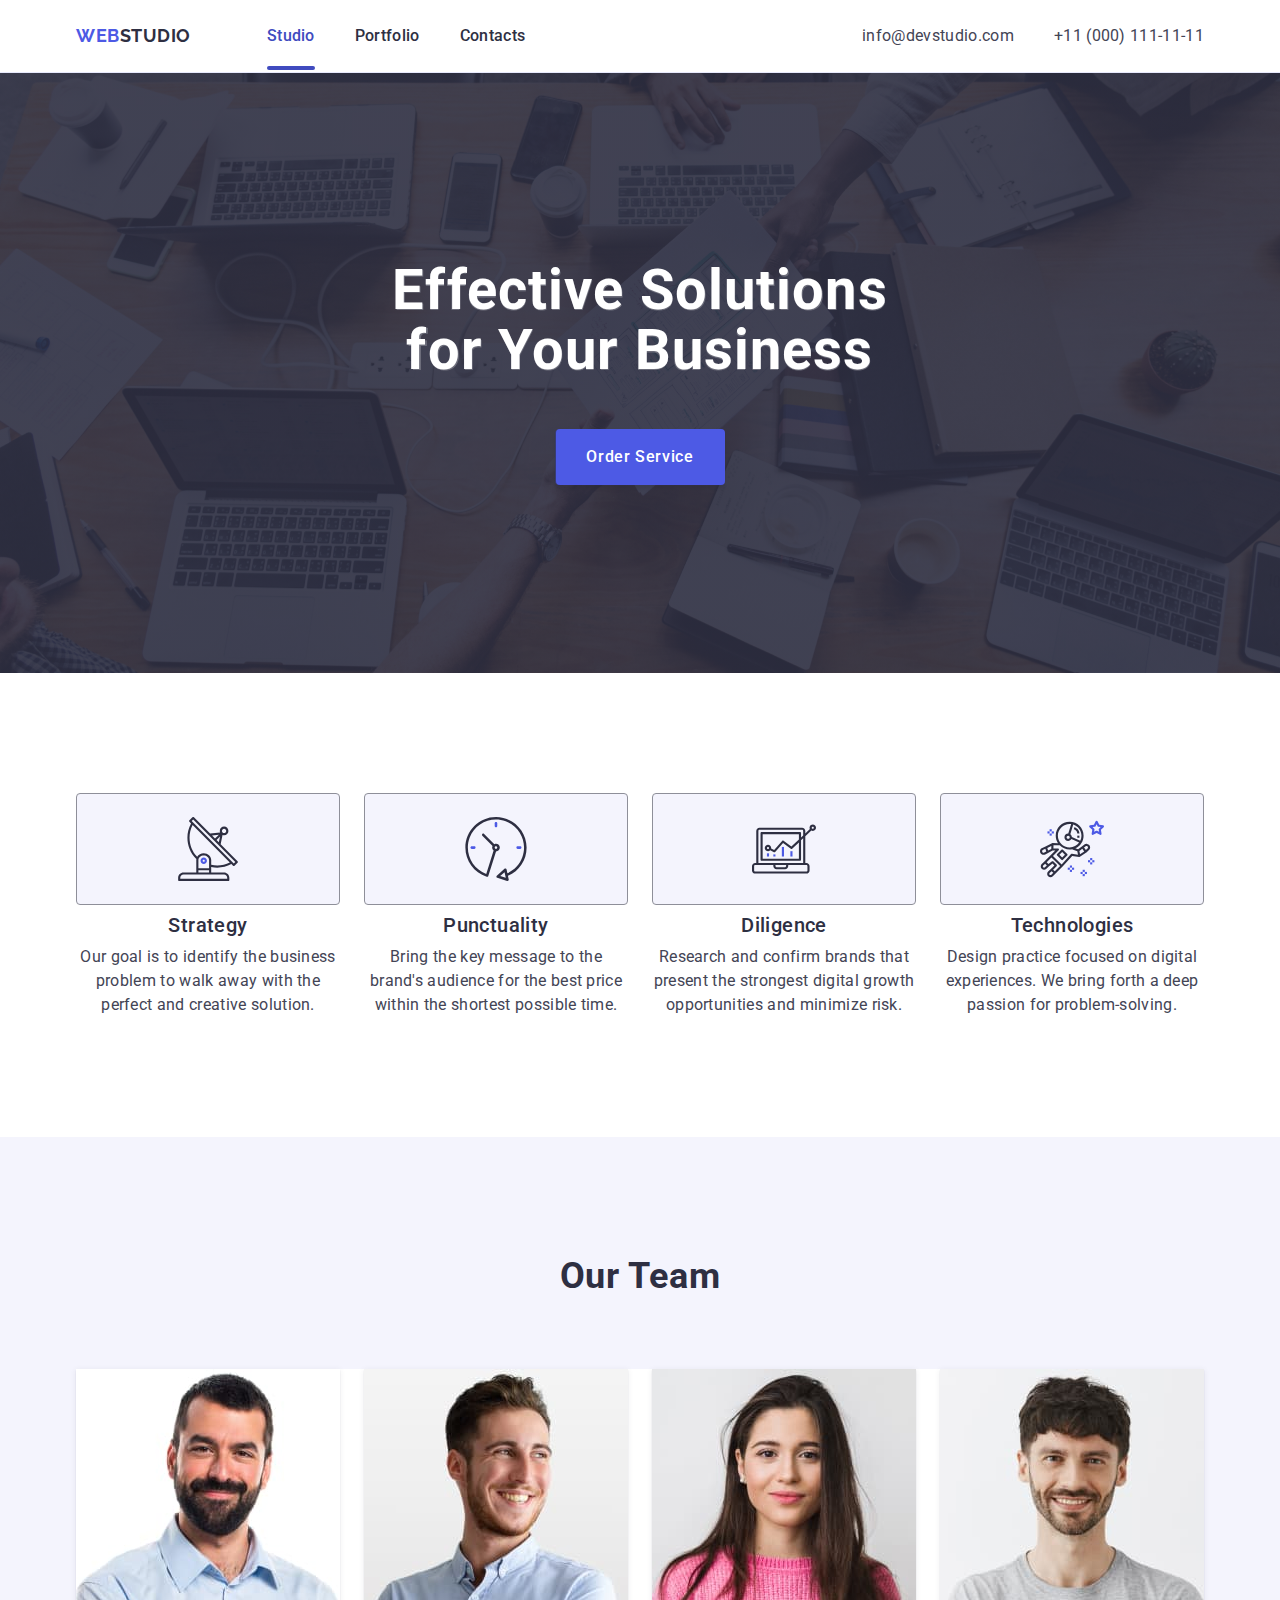
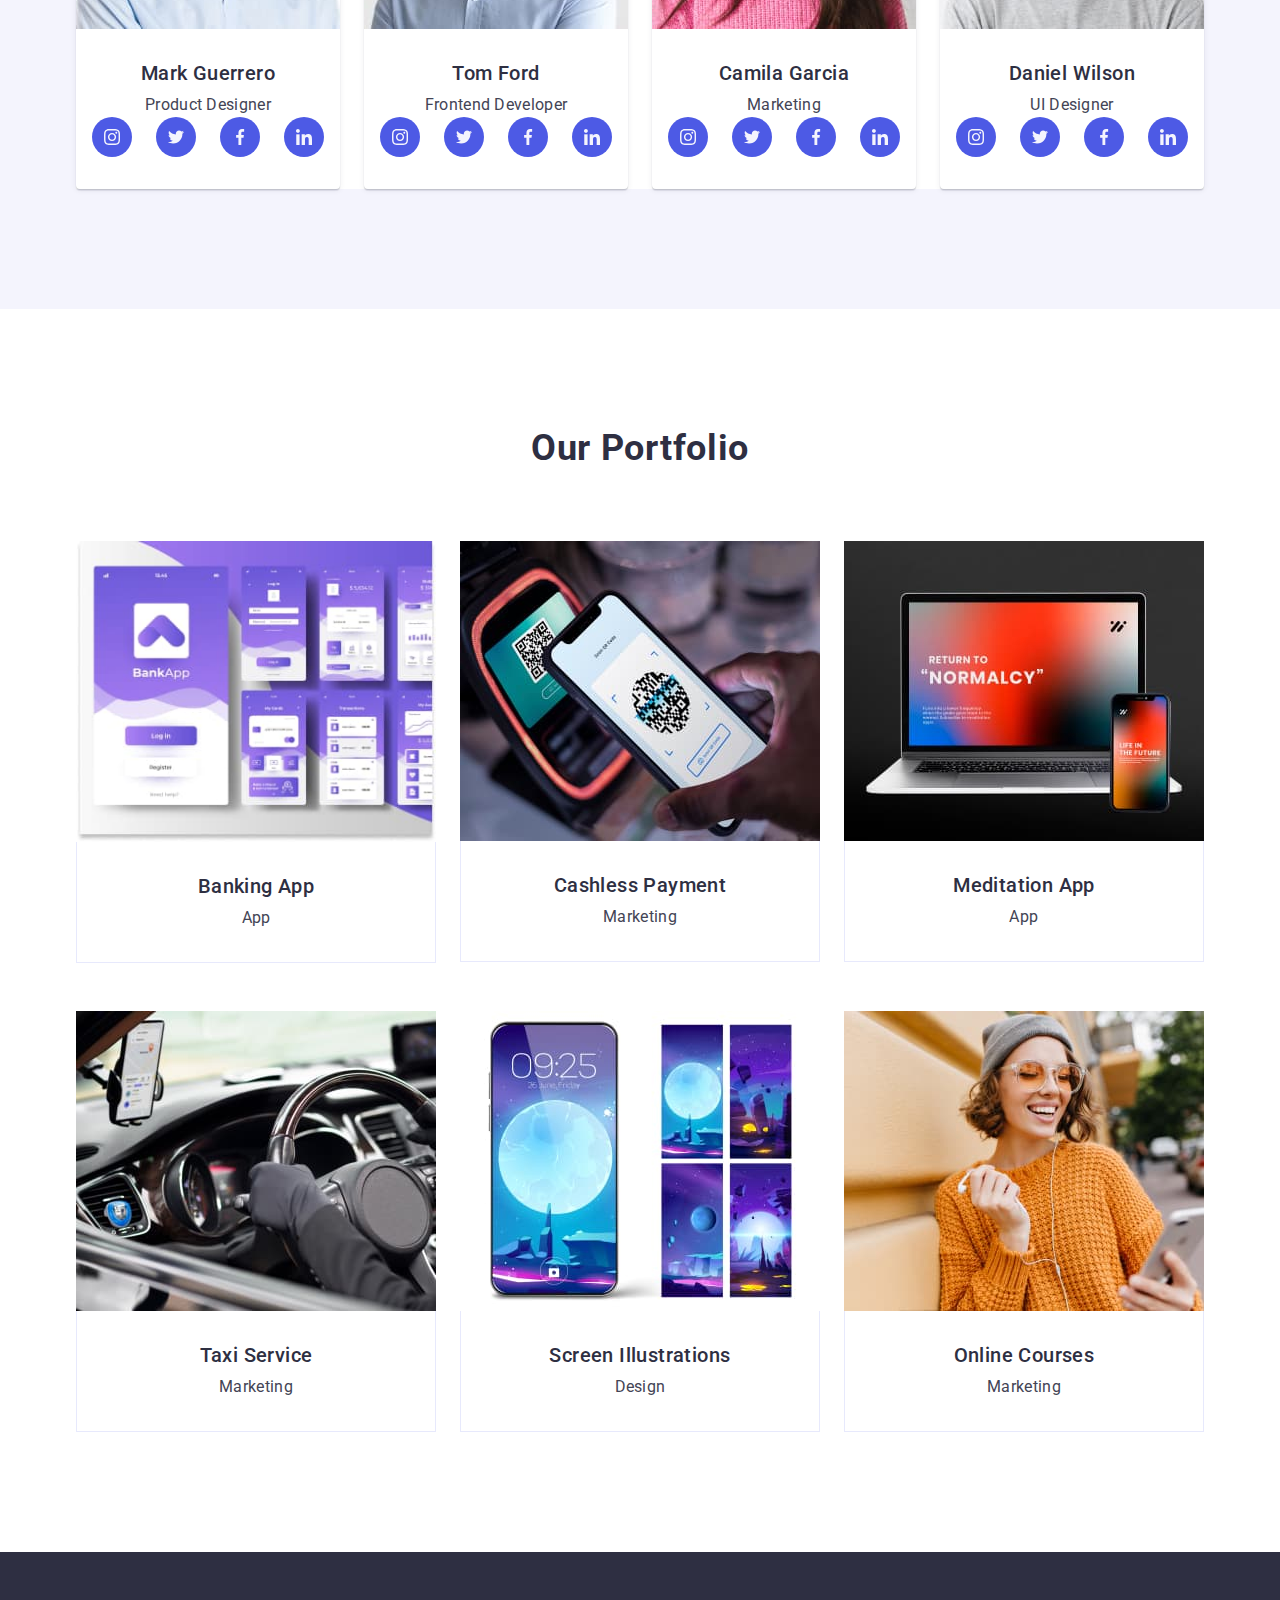
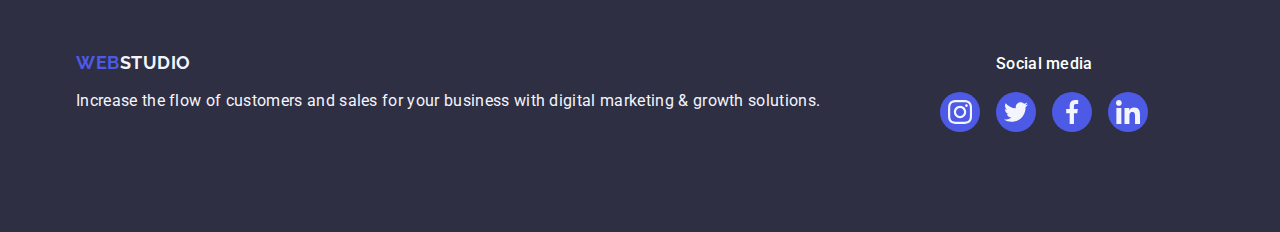
==== commit 25e5af3f: "update html" ====
--- a/index.html
+++ b/index.html
@@ -299,7 +299,7 @@
           <ul class="portfolio-list list">
             <li class="list-service link">
               <!--<a href="" class="product-card">-->
-                <div class="portfolio-img-container">
+                <div class="overflow">
                   <img class="project-link link" src="./images/row1/banking-app-interface-concept.jpg" alt="Project 1" width="360" height="300">
                    <p class="overlay">
                      14 Stylish and User-Friendly App Design Concepts · Task Manager App · Calorie Tracker App · Exotic Fruit Ecommerce
@@ -311,7 +311,6 @@
                  <p class="portfolio-desk">App</p>
                </div>
              <!--</a>-->
-             
             </li>
 
              <li class="list-service link"> 
--- a/css/styles.css
+++ b/css/styles.css
@@ -449,11 +449,12 @@
   transition: box-shadow 250ms cubic-bezier(0.4, 0, 0.2, 1);
 }
 
-.product-card {
+/*.product-card {
   display: block;
   text-decoration: none;
   transition: box-shadow 250ms cubic-bezier(0.4, 0, 0.2, 1);
-}
+  }*/
+
 .product-card:hover,
 .product-card:focus {
   transform: translateY(0%);
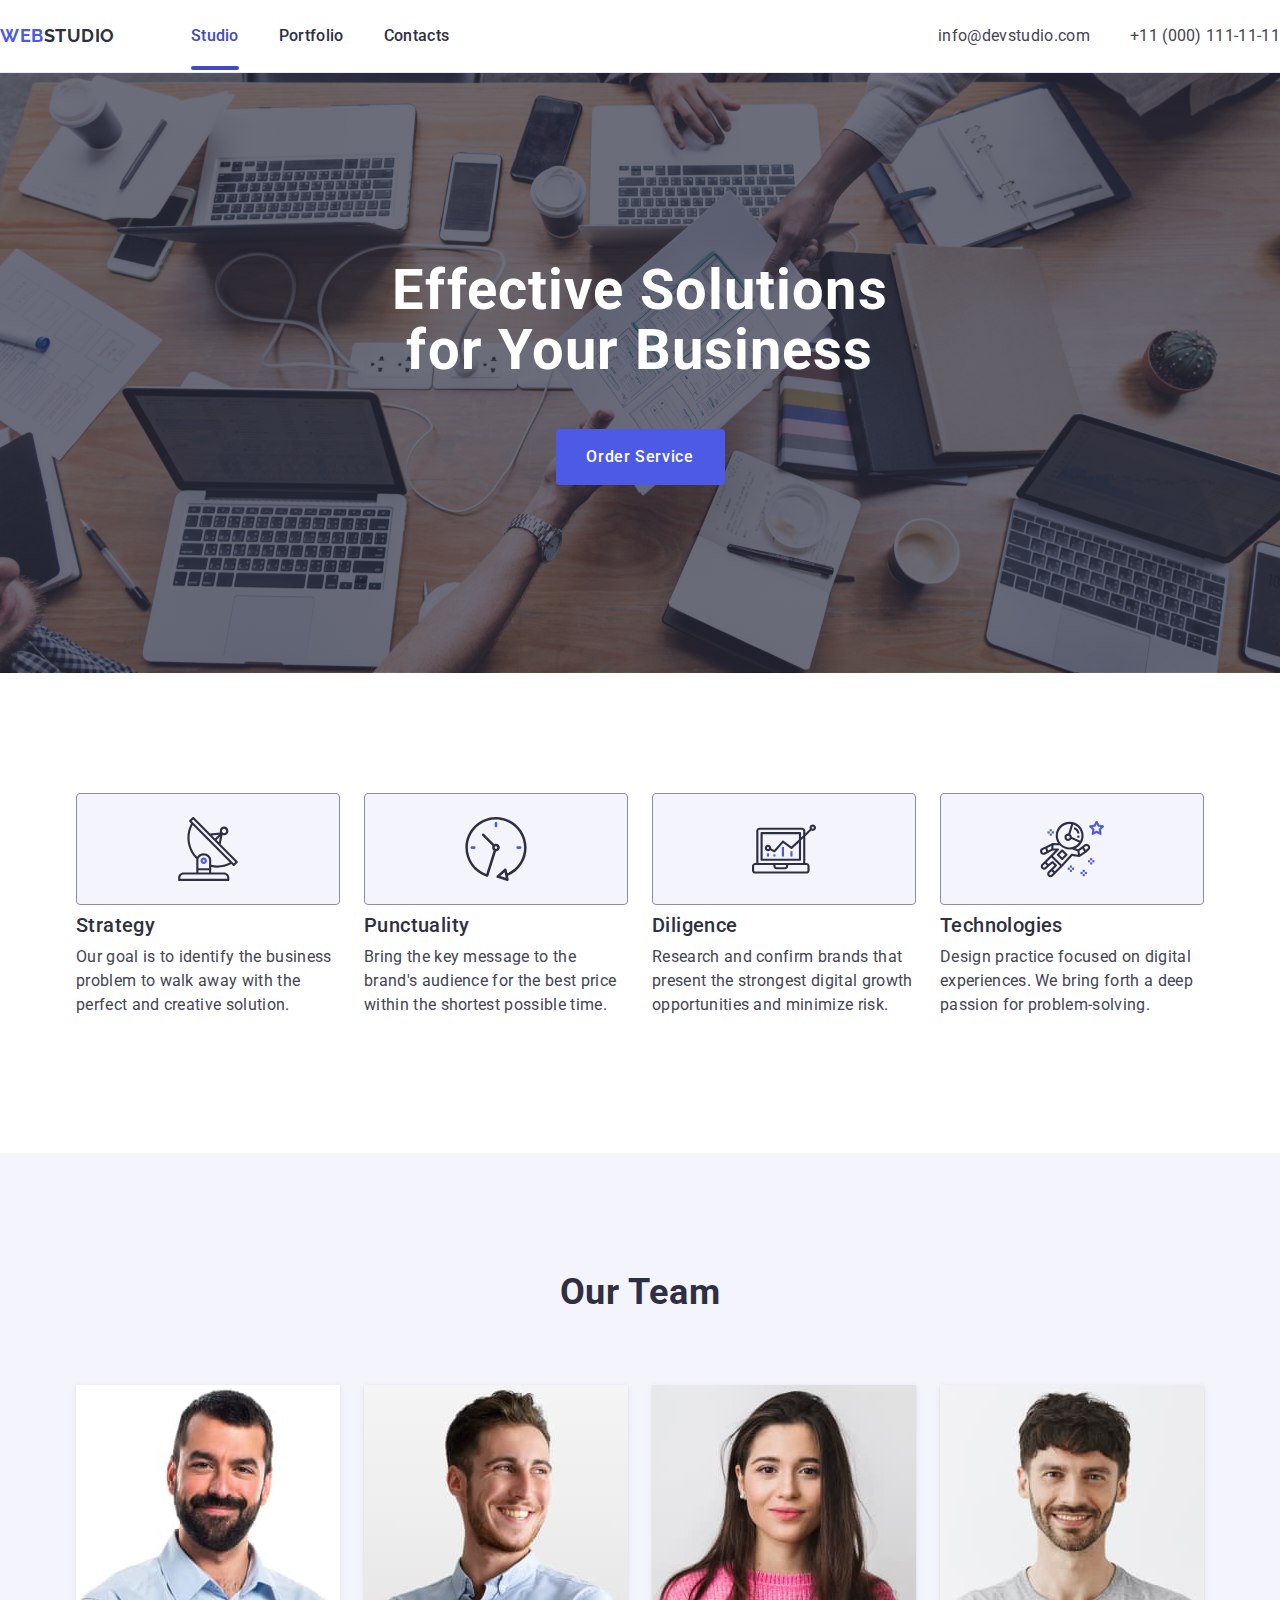
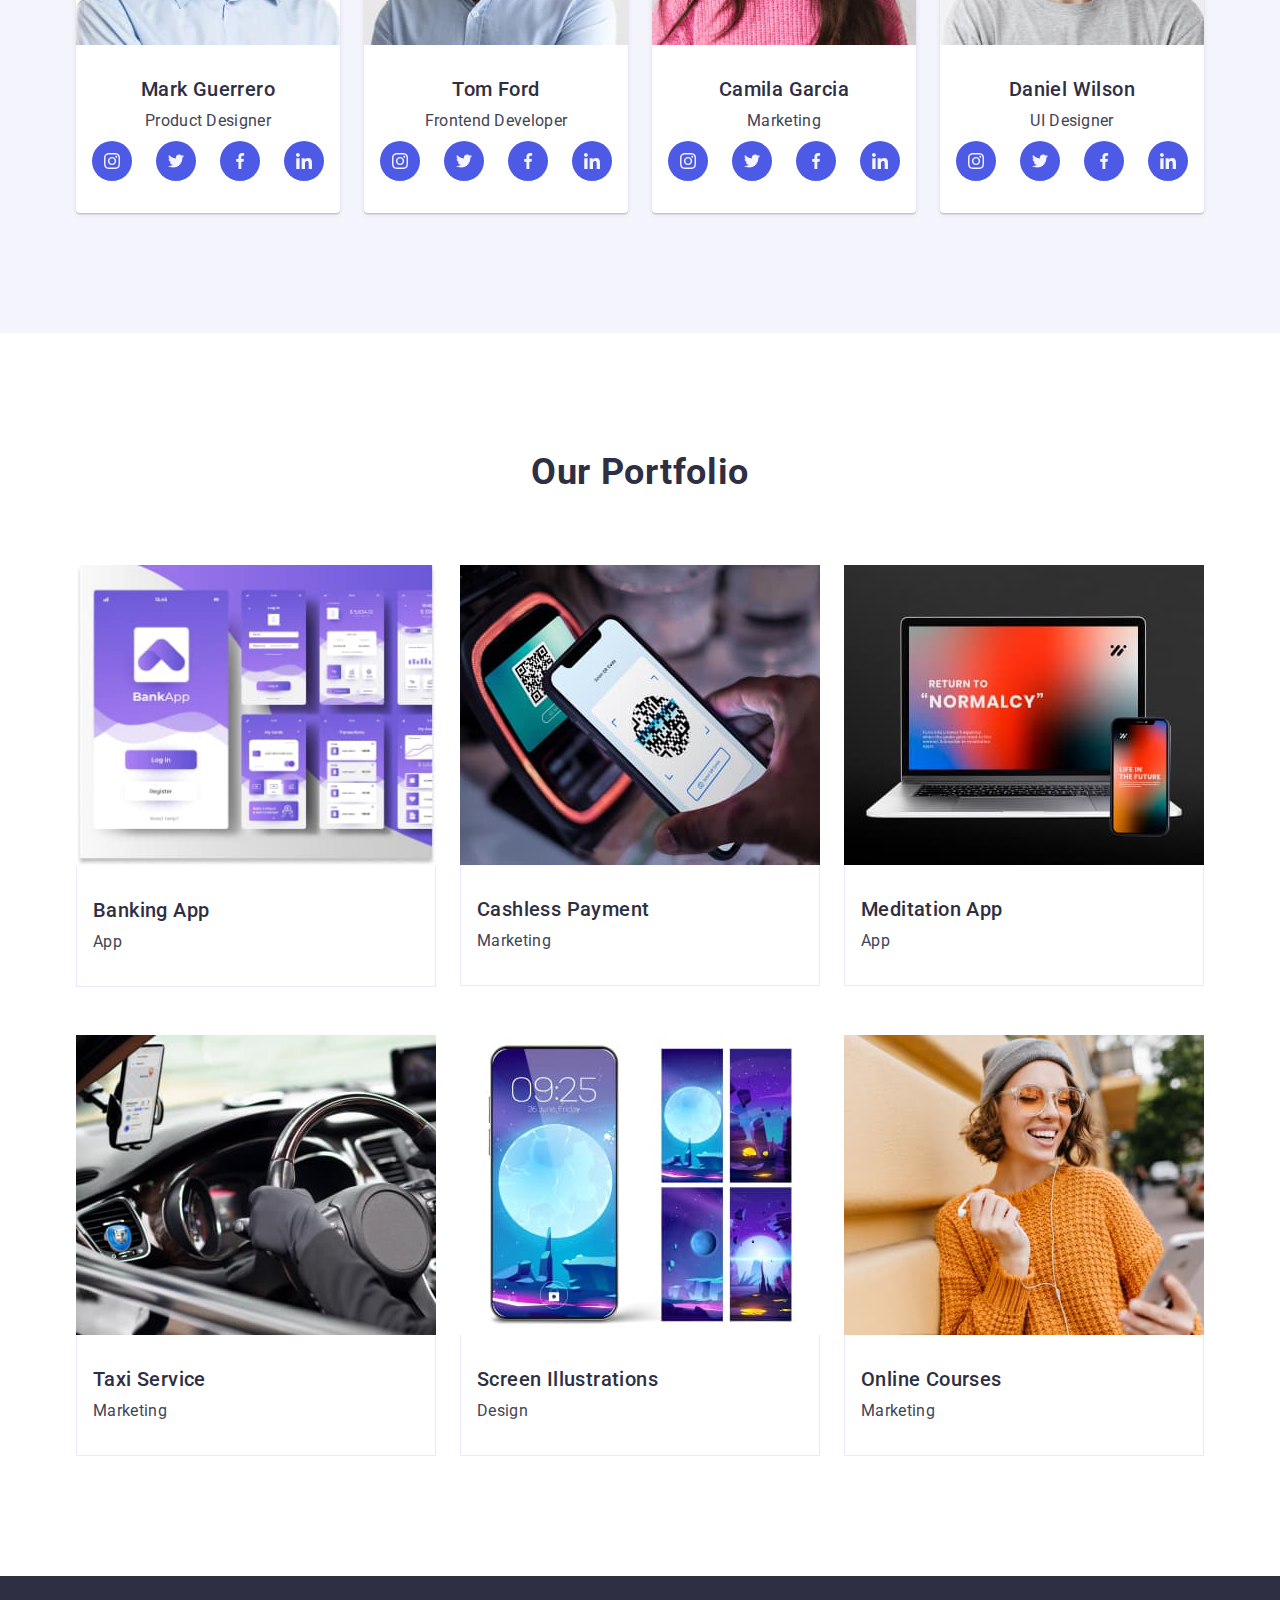
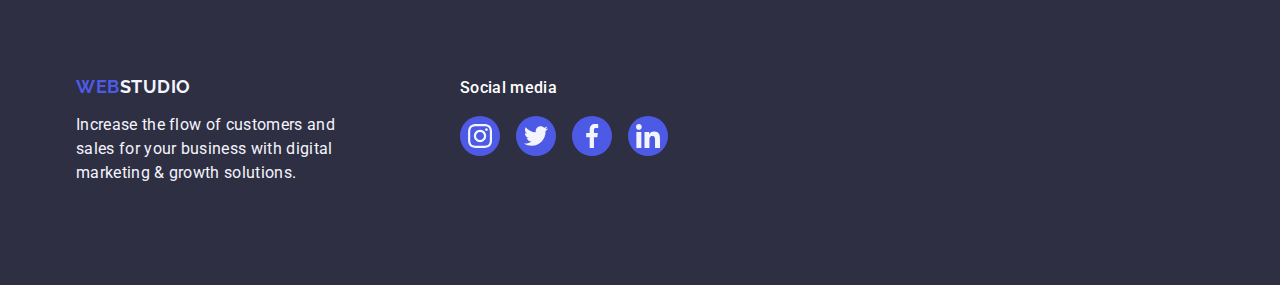
==== commit 4816ddd4: "update html" ====
--- a/index.html
+++ b/index.html
@@ -21,7 +21,7 @@
   <body class="body-container">
     <!--HEADER-->
     <header class="page-header">
-      <div class="container-header container">
+      <div class="container-header">
         <nav class="page-navigation list">
           <a href="./index.html" class="header-logo link"
             >Web<span class="header-logo-part-dark">Studio</span></a>
@@ -60,7 +60,7 @@
       </section>
 
       <!--FIRST SECTION-->
-      <section class="features">
+      <section class="features" >
         <div class="section-container container">
           <h2 class="visually-hidden">Features</h2>
           <ul class="features-list list">
@@ -298,7 +298,6 @@
           <h2 class="portfolio-title">Our Portfolio</h2>
           <ul class="portfolio-list list">
             <li class="list-service link">
-              <!--<a href="" class="product-card">-->
                 <div class="overflow">
                   <img class="project-link link" src="./images/row1/banking-app-interface-concept.jpg" alt="Project 1" width="360" height="300">
                    <p class="overlay">
@@ -310,11 +309,9 @@
                  <h3 class="description-title">Banking App</h3>
                  <p class="portfolio-desk">App</p>
                </div>
-             <!--</a>-->
             </li>
 
              <li class="list-service link"> 
-                <!--<a href="" class="product-card">-->
                   <div class="overflow">
                     <img class="project-link link" src="./images/row1/cashless-payment.jpg" alt="Project 2" width="360" height="300">
                     <p class="overlay">
@@ -325,7 +322,6 @@
                     <h3 class="description-title">Cashless Payment</h3>
                     <p class="portfolio-desk">Marketing</p>
                   </div>
-               <!--</a>-->
              </li>
 
             <li class="list-service link">
--- a/css/styles.css
+++ b/css/styles.css
@@ -56,8 +56,7 @@
   width: 1158px;
   padding: 0 15px;
   margin: 0 auto;
-  position: relative;
-  text-align: center;
+
 }
 
 /* HEADER*/
@@ -194,7 +193,7 @@
   color: var(--color-white);
   background-color: var(--color-navy-blue-modal);
   padding: 188px 0;
-  background-image: linear-gradient(rgba(46, 47, 66, 0.7), rgba(46, 47, 66, 0.7)), url(../images/hero-image.jpg);
+  background-image: linear-gradient(rgba(46, 47, 66, 0.7), rgba(46, 47, 66, 0.7)), url(../images/people-office.jpg);
   max-width: 1440px;
   background-size: cover;
   background-position: center;
@@ -293,7 +292,8 @@
   letter-spacing: 0.02em;
   color: var(--color-slate);
   width: calc((100% - 72px) / 4);
-  box-sizing: border-box;
+  /*box-sizing: border-box;*/
+  margin-bottom: 8px;
 }
 
 .features-menu {
@@ -301,18 +301,17 @@
   font-size: 20px;
   line-height: 1.2;
   letter-spacing: 0.02em;
-  color: var(--color-grey, #2e2f42);
+  color: var(--color-navy-blue);
   margin-bottom: 8px;
 }
 
 .description-text {
-  font-family: var(--main-font-family);
-  font-size: 16px;
   font-weight: 400;
-  line-height: 1.5;
-  letter-spacing: 0.02em;
-  color: var(--color-slate);
-  background-color: var(--color-white);
+  font-size: 16px;
+  line-height: 1.5;
+  letter-spacing: 0.02em;
+  color: var(--color-slate);
+  margin-bottom: 8px;
 }
 
 /*SECOND SECTION*/
@@ -338,7 +337,7 @@
 }
 
 .list-img-list {
-  background-color: var(--color-white);
+  /*background-color: var(--color-white);*/
   display: flex;
   width: 100%;
   gap: 24px;
@@ -379,6 +378,7 @@
   line-height: 1.5;
   letter-spacing: 0.02em;
   font-weight: 400;
+  margin-bottom: 8px;
 }
 
 .menu-social-list-icon{
@@ -455,8 +455,8 @@
   transition: box-shadow 250ms cubic-bezier(0.4, 0, 0.2, 1);
   }*/
 
-.product-card:hover,
-.product-card:focus {
+.list-service:hover,
+.list-service:focus {
   transform: translateY(0%);
   box-shadow: 0px 1px 6px rgba(46, 47, 66, 0.08), 0px 1px 1px rgba(46, 47, 66, 0.16), 0px 2px 1px rgba(46, 47, 66, 0.08);
 }
@@ -508,7 +508,6 @@
   letter-spacing: 0.02em;
   color: var(--color-navy-blue);
   margin-bottom: 8px;
-
 }
 
 .portfolio-desk {
@@ -544,6 +543,7 @@
 }
 
 .text-footer {
+  width: 264px;
   font-size: 16px;
   line-height: 24px;
   letter-spacing: 0.02em;
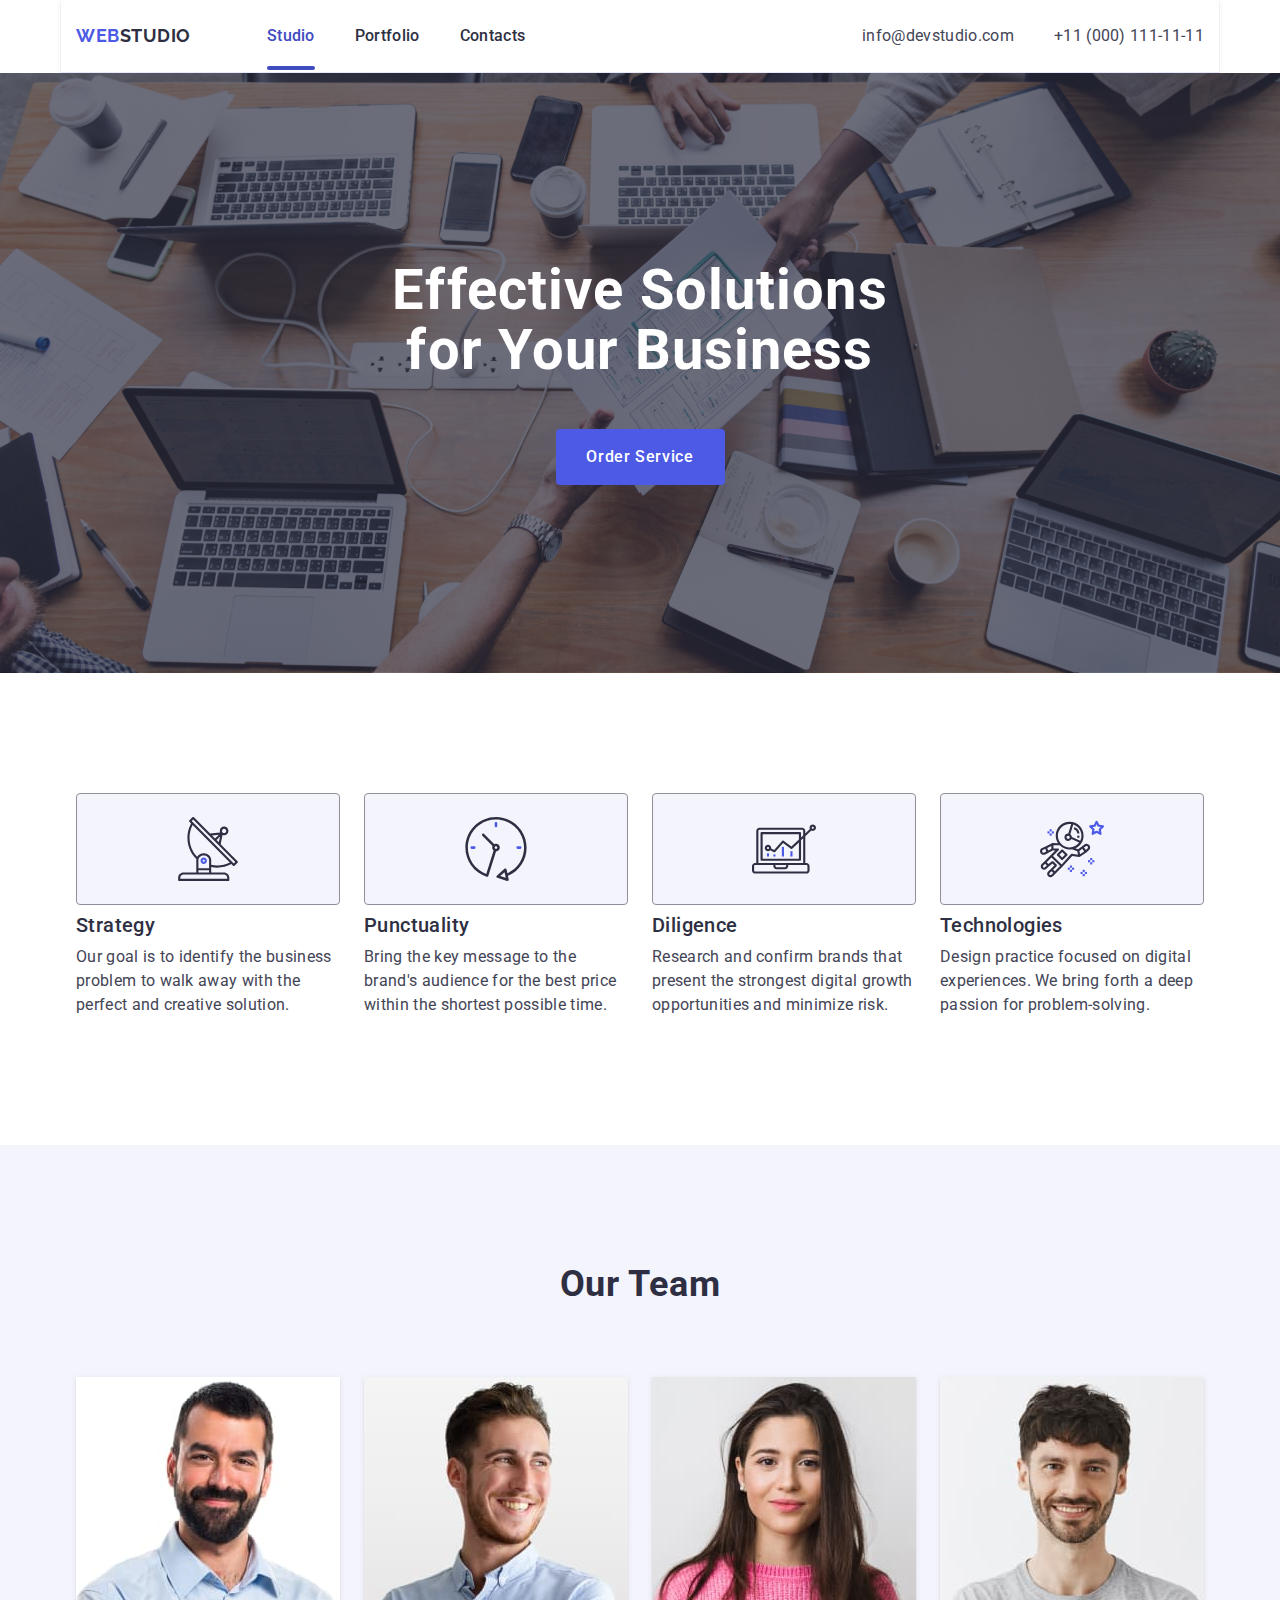
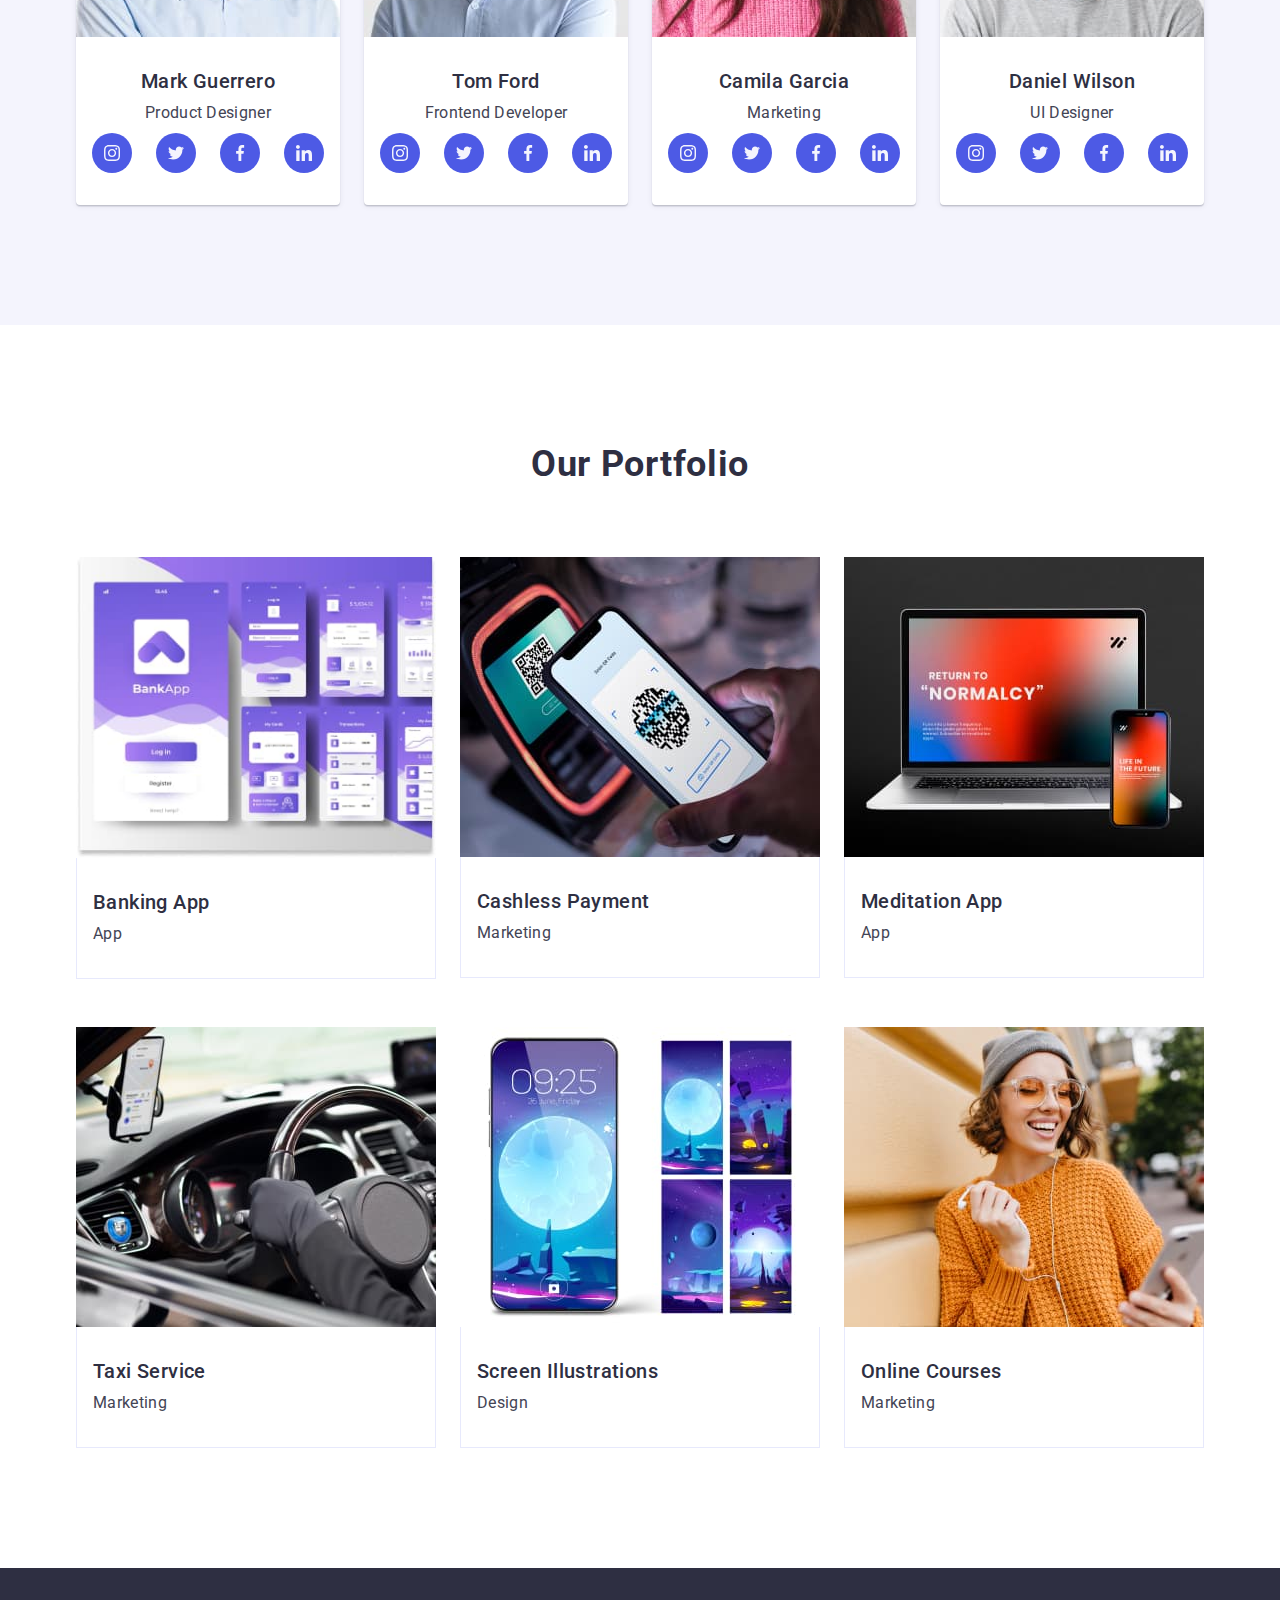
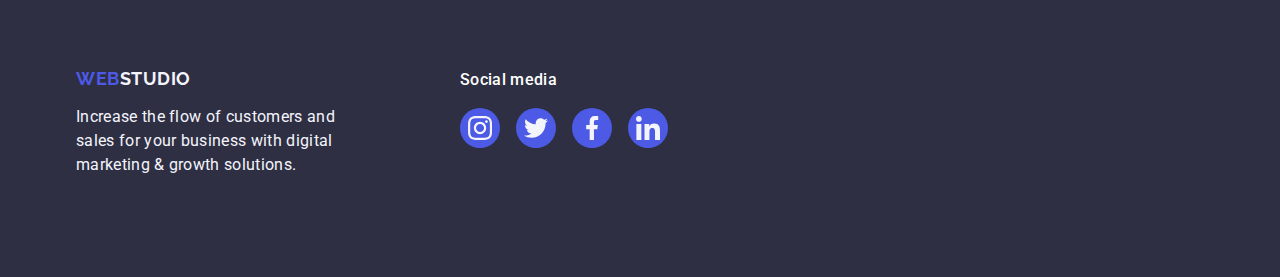
==== commit d74b2164: "update html" ====
--- a/index.html
+++ b/index.html
@@ -8,9 +8,9 @@
     <link rel="preconnect" href="https://fonts.googleapis.com">
     <link rel="preconnect" href="https://fonts.gstatic.com" crossorigin>
     <link
-      href="https://fonts.googleapis.com/css2?family=Raleway:wght@800&family=Roboto:wght@400;500;700&display=swap"
+      href="https://fonts.googleapis.com/css2?family=Raleway:wght@700&family=Roboto:wght@400;500;700&display=swap"
       rel="stylesheet"
-    >
+      >
     <link
       rel="stylesheet"
       href="https://cdnjs.cloudflare.com/ajax/libs/modern-normalize/2.0.0/modern-normalize.min.css"
@@ -20,7 +20,7 @@
 
   <body class="body-container">
     <!--HEADER-->
-    <header class="page-header">
+    <header class="page-header container">
       <div class="container-header">
         <nav class="page-navigation list">
           <a href="./index.html" class="header-logo link"
--- a/css/styles.css
+++ b/css/styles.css
@@ -95,6 +95,12 @@
 }
 
 .header-logo-part-dark {
+  font-family: "Raleway", sans-serif;
+  font-weight: 700;
+  font-size: 18px;
+  line-height: 1.17;
+  letter-spacing: 0.03em;
+  text-transform: uppercase;
   color: var(--color-navy-blue);
 }
 
@@ -198,6 +204,7 @@
   background-size: cover;
   background-position: center;
   background-repeat: no-repeat;
+  margin: 0 auto;
 }
 
 .hero-tittle {
@@ -239,7 +246,9 @@
 }
 
 /*FIRST SECTION*/
-.section-container {}
+.section-container {
+
+}
 
 .container-icon{
   display: flex;
@@ -311,7 +320,6 @@
   line-height: 1.5;
   letter-spacing: 0.02em;
   color: var(--color-slate);
-  margin-bottom: 8px;
 }
 
 /*SECOND SECTION*/
